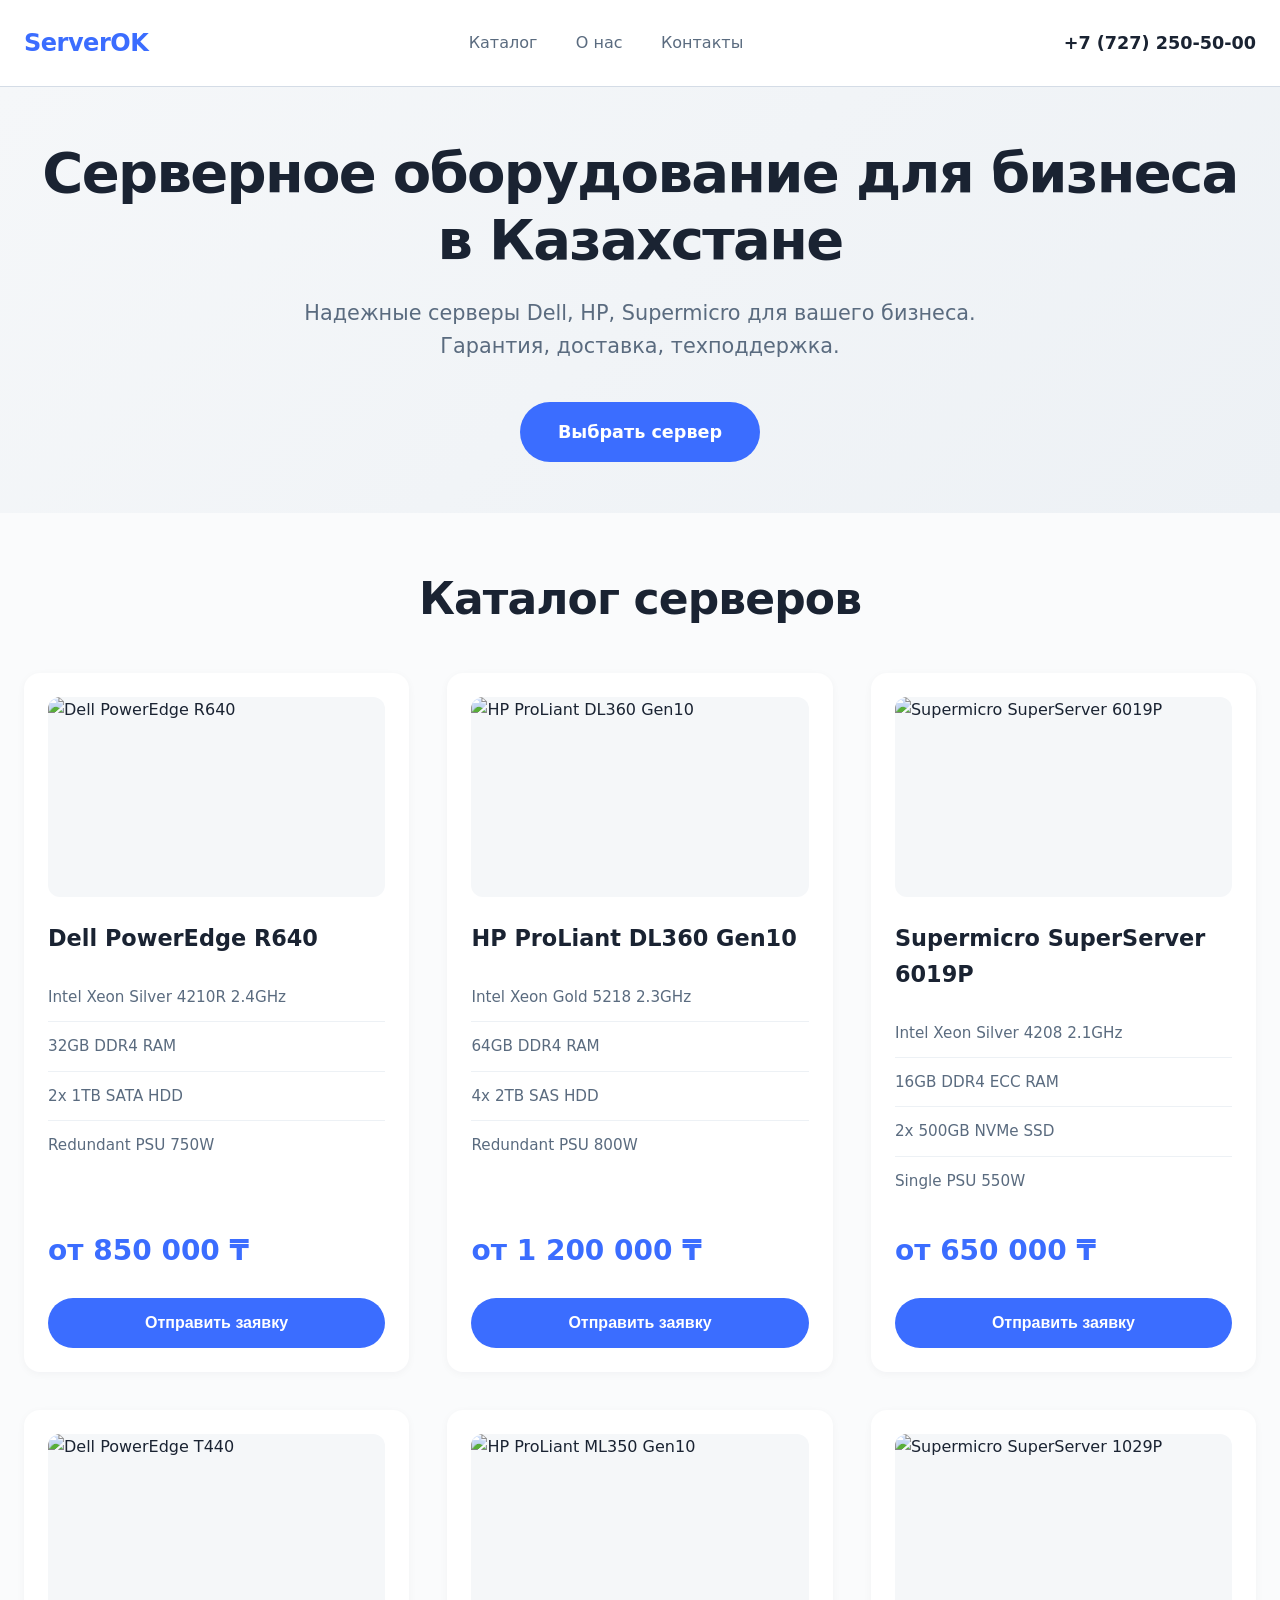
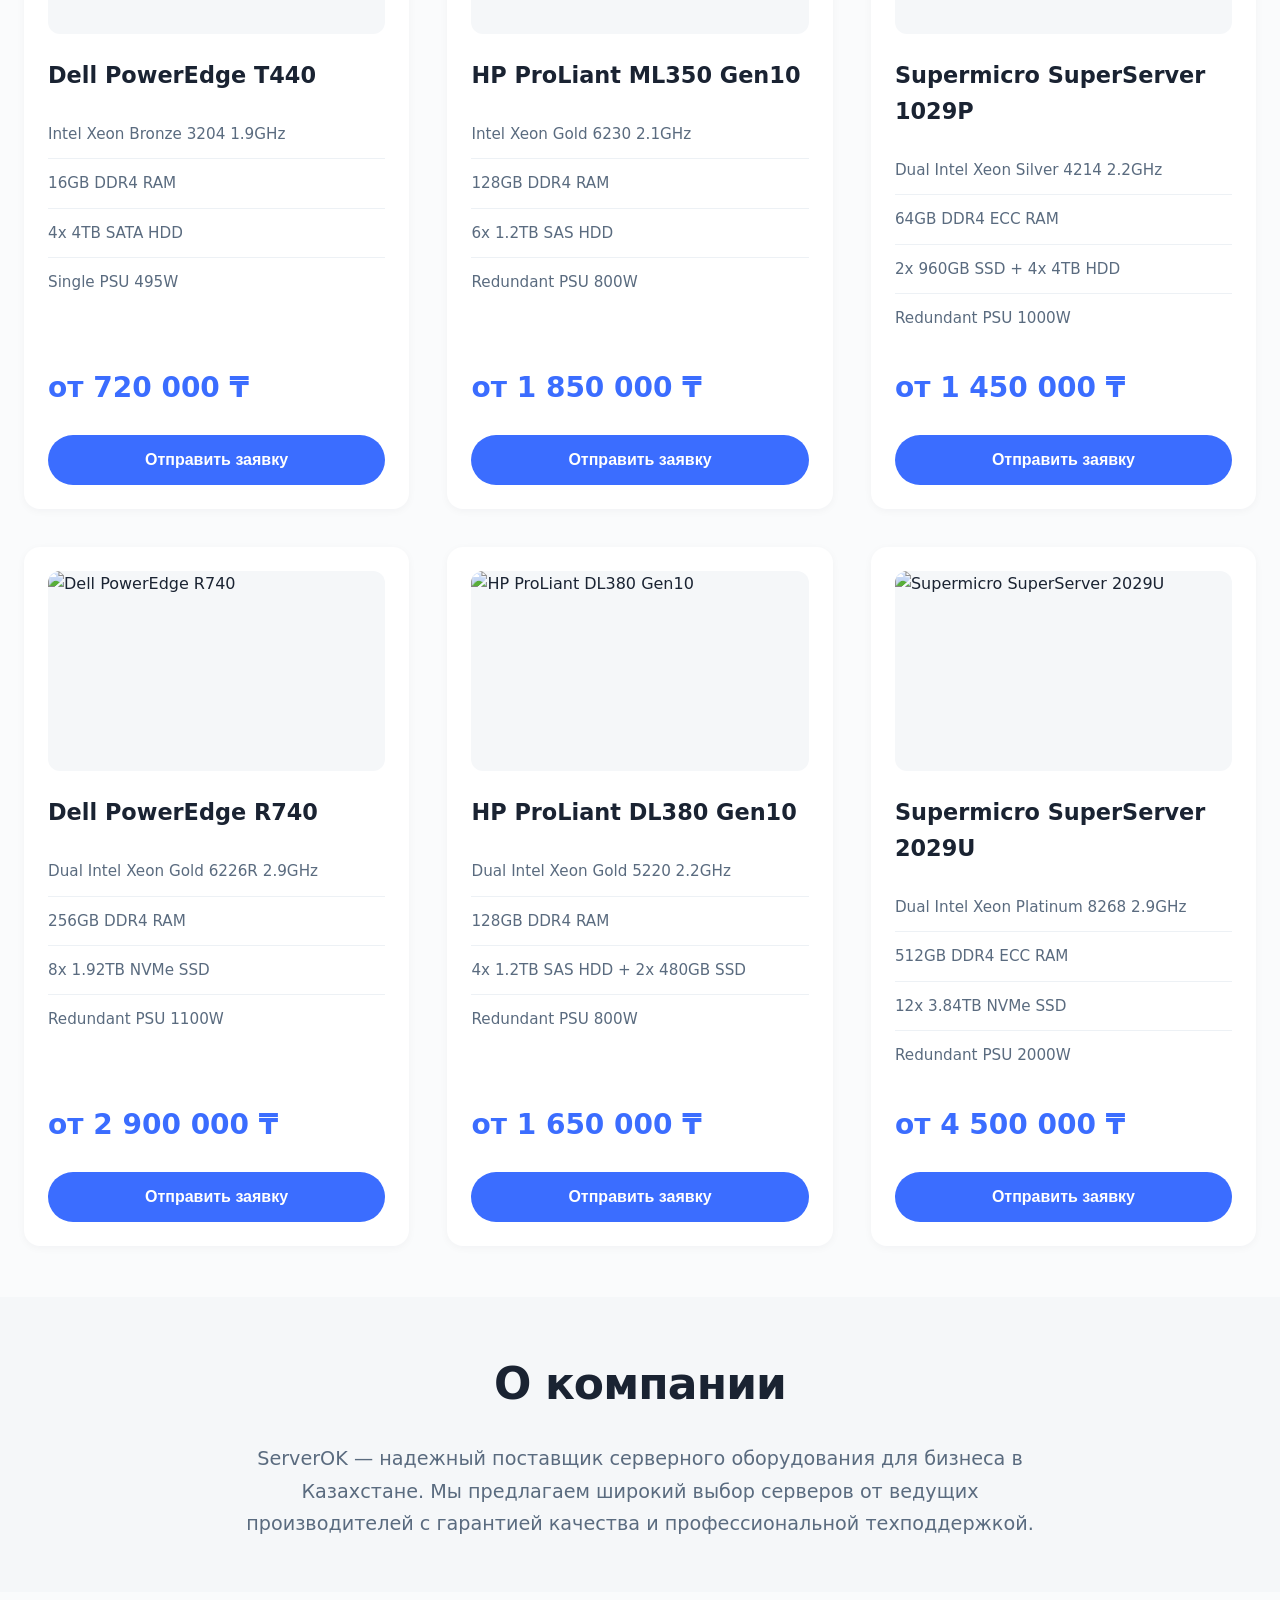
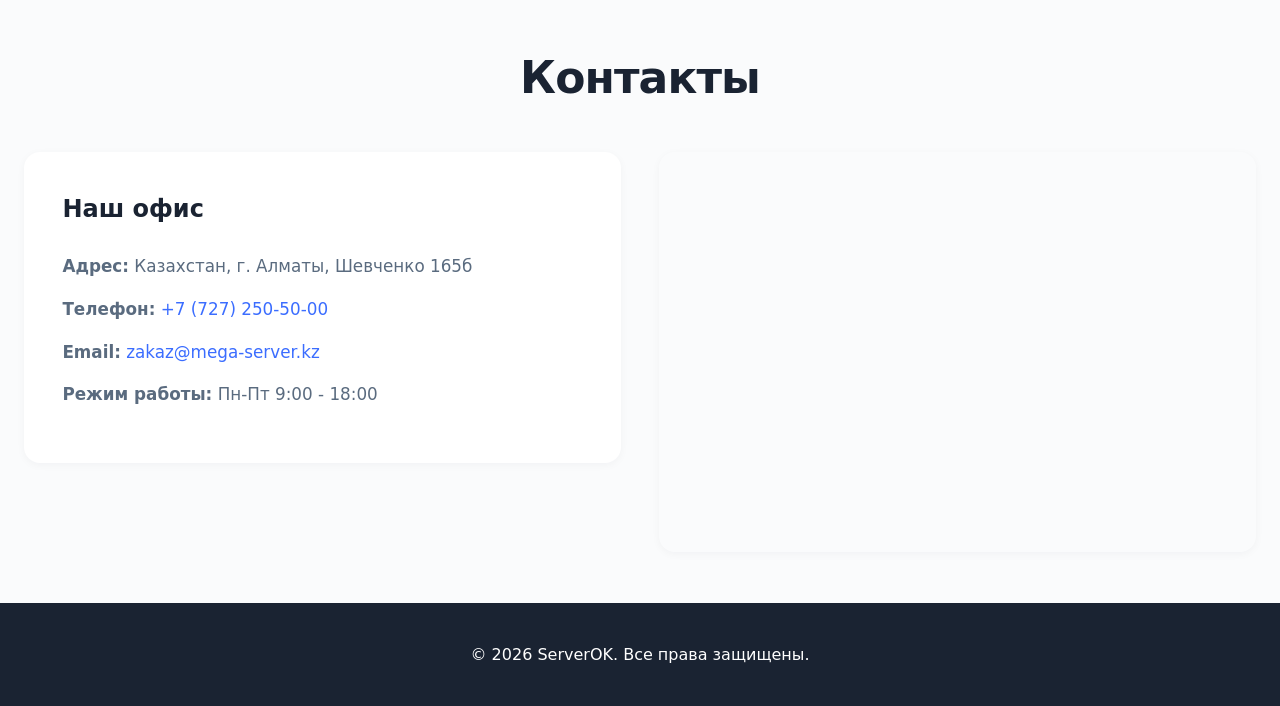
==== index.html @ 883defac "Initial commit: ServerOK website with catalog, contact form, and Yandex Maps integration" ====
<!DOCTYPE html>
<html lang="ru">
<head>
    <meta charset="UTF-8">
    <meta name="viewport" content="width=device-width, initial-scale=1.0">
    <meta name="description" content="Серверное оборудование для бизнеса в Казахстане. Продажа серверов Dell, HP, Supermicro с гарантией и доставкой по Алматы.">
    <title>Серверное оборудование для бизнеса в Казахстане | ServerOK</title>
    <link rel="stylesheet" href="styles.css">
</head>
<body>
    <header class="header">
        <div class="container">
            <div class="header-content">
                <div class="logo">ServerOK</div>
                <nav class="nav">
                    <a href="#catalog">Каталог</a>
                    <a href="#about">О нас</a>
                    <a href="#contacts">Контакты</a>
                </nav>
                <a href="tel:+77272505000" class="phone">+7 (727) 250-50-00</a>
            </div>
        </div>
    </header>

    <section class="hero">
        <div class="container">
            <h1>Серверное оборудование для бизнеса в Казахстане</h1>
            <p class="hero-subtitle">Надежные серверы Dell, HP, Supermicro для вашего бизнеса. Гарантия, доставка, техподдержка.</p>
            <a href="#catalog" class="btn-primary">Выбрать сервер</a>
        </div>
    </section>

    <section id="catalog" class="catalog">
        <div class="container">
            <h2>Каталог серверов</h2>
            <div class="catalog-grid">
                <!-- Server 1 -->
                <div class="server-card">
                    <div class="server-image">
                        <img src="placeholder-server.jpg" alt="Dell PowerEdge R640">
                    </div>
                    <h3>Dell PowerEdge R640</h3>
                    <ul class="specs">
                        <li>Intel Xeon Silver 4210R 2.4GHz</li>
                        <li>32GB DDR4 RAM</li>
                        <li>2x 1TB SATA HDD</li>
                        <li>Redundant PSU 750W</li>
                    </ul>
                    <div class="price">от 850 000 ₸</div>
                    <button class="btn-order" onclick="openOrderForm('Dell PowerEdge R640')">Отправить заявку</button>
                </div>

                <!-- Server 2 -->
                <div class="server-card">
                    <div class="server-image">
                        <img src="placeholder-server.jpg" alt="HP ProLiant DL360 Gen10">
                    </div>
                    <h3>HP ProLiant DL360 Gen10</h3>
                    <ul class="specs">
                        <li>Intel Xeon Gold 5218 2.3GHz</li>
                        <li>64GB DDR4 RAM</li>
                        <li>4x 2TB SAS HDD</li>
                        <li>Redundant PSU 800W</li>
                    </ul>
                    <div class="price">от 1 200 000 ₸</div>
                    <button class="btn-order" onclick="openOrderForm('HP ProLiant DL360 Gen10')">Отправить заявку</button>
                </div>

                <!-- Server 3 -->
                <div class="server-card">
                    <div class="server-image">
                        <img src="placeholder-server.jpg" alt="Supermicro SuperServer 6019P">
                    </div>
                    <h3>Supermicro SuperServer 6019P</h3>
                    <ul class="specs">
                        <li>Intel Xeon Silver 4208 2.1GHz</li>
                        <li>16GB DDR4 ECC RAM</li>
                        <li>2x 500GB NVMe SSD</li>
                        <li>Single PSU 550W</li>
                    </ul>
                    <div class="price">от 650 000 ₸</div>
                    <button class="btn-order" onclick="openOrderForm('Supermicro SuperServer 6019P')">Отправить заявку</button>
                </div>

                <!-- Server 4 -->
                <div class="server-card">
                    <div class="server-image">
                        <img src="placeholder-server.jpg" alt="Dell PowerEdge T440">
                    </div>
                    <h3>Dell PowerEdge T440</h3>
                    <ul class="specs">
                        <li>Intel Xeon Bronze 3204 1.9GHz</li>
                        <li>16GB DDR4 RAM</li>
                        <li>4x 4TB SATA HDD</li>
                        <li>Single PSU 495W</li>
                    </ul>
                    <div class="price">от 720 000 ₸</div>
                    <button class="btn-order" onclick="openOrderForm('Dell PowerEdge T440')">Отправить заявку</button>
                </div>

                <!-- Server 5 -->
                <div class="server-card">
                    <div class="server-image">
                        <img src="placeholder-server.jpg" alt="HP ProLiant ML350 Gen10">
                    </div>
                    <h3>HP ProLiant ML350 Gen10</h3>
                    <ul class="specs">
                        <li>Intel Xeon Gold 6230 2.1GHz</li>
                        <li>128GB DDR4 RAM</li>
                        <li>6x 1.2TB SAS HDD</li>
                        <li>Redundant PSU 800W</li>
                    </ul>
                    <div class="price">от 1 850 000 ₸</div>
                    <button class="btn-order" onclick="openOrderForm('HP ProLiant ML350 Gen10')">Отправить заявку</button>
                </div>

                <!-- Server 6 -->
                <div class="server-card">
                    <div class="server-image">
                        <img src="placeholder-server.jpg" alt="Supermicro SuperServer 1029P">
                    </div>
                    <h3>Supermicro SuperServer 1029P</h3>
                    <ul class="specs">
                        <li>Dual Intel Xeon Silver 4214 2.2GHz</li>
                        <li>64GB DDR4 ECC RAM</li>
                        <li>2x 960GB SSD + 4x 4TB HDD</li>
                        <li>Redundant PSU 1000W</li>
                    </ul>
                    <div class="price">от 1 450 000 ₸</div>
                    <button class="btn-order" onclick="openOrderForm('Supermicro SuperServer 1029P')">Отправить заявку</button>
                </div>

                <!-- Server 7 -->
                <div class="server-card">
                    <div class="server-image">
                        <img src="placeholder-server.jpg" alt="Dell PowerEdge R740">
                    </div>
                    <h3>Dell PowerEdge R740</h3>
                    <ul class="specs">
                        <li>Dual Intel Xeon Gold 6226R 2.9GHz</li>
                        <li>256GB DDR4 RAM</li>
                        <li>8x 1.92TB NVMe SSD</li>
                        <li>Redundant PSU 1100W</li>
                    </ul>
                    <div class="price">от 2 900 000 ₸</div>
                    <button class="btn-order" onclick="openOrderForm('Dell PowerEdge R740')">Отправить заявку</button>
                </div>

                <!-- Server 8 -->
                <div class="server-card">
                    <div class="server-image">
                        <img src="placeholder-server.jpg" alt="HP ProLiant DL380 Gen10">
                    </div>
                    <h3>HP ProLiant DL380 Gen10</h3>
                    <ul class="specs">
                        <li>Dual Intel Xeon Gold 5220 2.2GHz</li>
                        <li>128GB DDR4 RAM</li>
                        <li>4x 1.2TB SAS HDD + 2x 480GB SSD</li>
                        <li>Redundant PSU 800W</li>
                    </ul>
                    <div class="price">от 1 650 000 ₸</div>
                    <button class="btn-order" onclick="openOrderForm('HP ProLiant DL380 Gen10')">Отправить заявку</button>
                </div>

                <!-- Server 9 -->
                <div class="server-card">
                    <div class="server-image">
                        <img src="placeholder-server.jpg" alt="Supermicro SuperServer 2029U">
                    </div>
                    <h3>Supermicro SuperServer 2029U</h3>
                    <ul class="specs">
                        <li>Dual Intel Xeon Platinum 8268 2.9GHz</li>
                        <li>512GB DDR4 ECC RAM</li>
                        <li>12x 3.84TB NVMe SSD</li>
                        <li>Redundant PSU 2000W</li>
                    </ul>
                    <div class="price">от 4 500 000 ₸</div>
                    <button class="btn-order" onclick="openOrderForm('Supermicro SuperServer 2029U')">Отправить заявку</button>
                </div>
            </div>
        </div>
    </section>

    <section id="about" class="about">
        <div class="container">
            <h2>О компании</h2>
            <p>ServerOK — надежный поставщик серверного оборудования для бизнеса в Казахстане. Мы предлагаем широкий выбор серверов от ведущих производителей с гарантией качества и профессиональной техподдержкой.</p>
        </div>
    </section>

    <section id="contacts" class="contacts">
        <div class="container">
            <h2>Контакты</h2>
            <div class="contacts-grid">
                <div class="contact-info">
                    <h3>Наш офис</h3>
                    <p><strong>Адрес:</strong> Казахстан, г. Алматы, Шевченко 165б</p>
                    <p><strong>Телефон:</strong> <a href="tel:+77272505000">+7 (727) 250-50-00</a></p>
                    <p><strong>Email:</strong> <a href="mailto:zakaz@mega-server.kz">zakaz@mega-server.kz</a></p>
                    <p><strong>Режим работы:</strong> Пн-Пт 9:00 - 18:00</p>
                </div>
                <div class="map-container">
                    <div id="map"></div>
                </div>
            </div>
        </div>
    </section>

    <footer class="footer">
        <div class="container">
            <p>&copy; 2026 ServerOK. Все права защищены.</p>
        </div>
    </footer>

    <!-- Order Modal -->
    <div id="orderModal" class="modal">
        <div class="modal-content">
            <span class="close" onclick="closeOrderForm()">&times;</span>
            <h2>Отправить заявку</h2>
            <form id="orderForm">
                <input type="hidden" id="serverModel" name="serverModel">
                <div class="form-group">
                    <label for="name">Ваше имя *</label>
                    <input type="text" id="name" name="name" required>
                </div>
                <div class="form-group">
                    <label for="phone">Телефон *</label>
                    <input type="tel" id="phone" name="phone" required>
                </div>
                <div class="form-group">
                    <label for="email">Email *</label>
                    <input type="email" id="email" name="email" required>
                </div>
                <div class="form-group">
                    <label for="message">Комментарий</label>
                    <textarea id="message" name="message" rows="4"></textarea>
                </div>
                <button type="submit" class="btn-primary">Отправить</button>
            </form>
        </div>
    </div>

    <script src="https://api-maps.yandex.ru/2.1/?apikey=YOUR_API_KEY&lang=ru_RU" type="text/javascript"></script>
    <script src="script.js"></script>
</body>
</html>
---- styles.css ----
:root {
    --surface-0: #FAFBFC;
    --surface-1: #F5F7F9;
    --surface-2: #EDF1F5;
    --surface-3: #E3E9F0;
    --text-primary: #1A2332;
    --text-secondary: #5A6B7F;
    --accent: #3B6DFF;
    --accent-hover: #2856E6;
    --border: #D4DCE6;
    --success: #2ECC71;
    --spacing-xs: clamp(0.5rem, 1vw, 0.75rem);
    --spacing-sm: clamp(0.75rem, 1.5vw, 1rem);
    --spacing-md: clamp(1rem, 2vw, 1.5rem);
    --spacing-lg: clamp(1.5rem, 3vw, 2.5rem);
    --spacing-xl: clamp(2rem, 4vw, 4rem);
    --radius-sm: 12px;
    --radius-md: 16px;
    --radius-lg: 24px;
    --radius-full: 999px;
    --shadow-sm: 0 2px 8px rgba(26, 35, 50, 0.04);
    --shadow-md: 0 4px 16px rgba(26, 35, 50, 0.08);
    --shadow-lg: 0 8px 32px rgba(26, 35, 50, 0.12);
}

* {
    margin: 0;
    padding: 0;
    box-sizing: border-box;
}

body {
    font-family: -apple-system, BlinkMacSystemFont, 'Segoe UI', system-ui, sans-serif;
    background: var(--surface-0);
    color: var(--text-primary);
    line-height: 1.6;
    -webkit-font-smoothing: antialiased;
}

.container {
    max-width: 1280px;
    margin: 0 auto;
    padding: 0 var(--spacing-md);
}

/* Header */
.header {
    background: white;
    border-bottom: 1px solid var(--border);
    position: sticky;
    top: 0;
    z-index: 100;
    backdrop-filter: blur(12px);
    background: rgba(255, 255, 255, 0.95);
}

.header-content {
    display: flex;
    align-items: center;
    justify-content: space-between;
    padding: var(--spacing-md) 0;
    gap: var(--spacing-lg);
}

.logo {
    font-size: clamp(1.25rem, 2vw, 1.5rem);
    font-weight: 700;
    color: var(--accent);
    letter-spacing: -0.02em;
}

.nav {
    display: flex;
    gap: var(--spacing-lg);
}

.nav a {
    color: var(--text-secondary);
    text-decoration: none;
    font-weight: 500;
    transition: color 0.2s;
    font-size: clamp(0.9rem, 1.5vw, 1rem);
}

.nav a:hover {
    color: var(--accent);
}

.phone {
    color: var(--text-primary);
    text-decoration: none;
    font-weight: 600;
    font-size: clamp(1rem, 1.5vw, 1.1rem);
    white-space: nowrap;
}

/* Hero */
.hero {
    background: linear-gradient(135deg, var(--surface-1) 0%, var(--surface-2) 100%);
    padding: var(--spacing-xl) 0;
    text-align: center;
}

.hero h1 {
    font-size: clamp(2rem, 5vw, 3.5rem);
    font-weight: 700;
    margin-bottom: var(--spacing-md);
    line-height: 1.2;
    letter-spacing: -0.03em;
    color: var(--text-primary);
}

.hero-subtitle {
    font-size: clamp(1.1rem, 2vw, 1.3rem);
    color: var(--text-secondary);
    margin-bottom: var(--spacing-lg);
    max-width: 700px;
    margin-left: auto;
    margin-right: auto;
}

.btn-primary {
    display: inline-block;
    background: var(--accent);
    color: white;
    padding: clamp(0.875rem, 1.5vw, 1rem) clamp(2rem, 3vw, 3rem);
    border-radius: var(--radius-full);
    text-decoration: none;
    font-weight: 600;
    font-size: clamp(1rem, 1.5vw, 1.1rem);
    transition: all 0.2s;
    border: none;
    cursor: pointer;
}

.btn-primary:hover {
    background: var(--accent-hover);
    transform: translateY(-2px);
    box-shadow: var(--shadow-md);
}

/* Catalog */
.catalog {
    padding: var(--spacing-xl) 0;
}

.catalog h2 {
    font-size: clamp(2rem, 4vw, 2.75rem);
    font-weight: 700;
    margin-bottom: var(--spacing-lg);
    text-align: center;
    letter-spacing: -0.02em;
}

.catalog-grid {
    display: grid;
    grid-template-columns: repeat(auto-fill, minmax(320px, 1fr));
    gap: var(--spacing-lg);
}

.server-card {
    background: white;
    border-radius: var(--radius-md);
    padding: var(--spacing-md);
    box-shadow: var(--shadow-sm);
    transition: all 0.3s;
    display: flex;
    flex-direction: column;
}

.server-card:hover {
    box-shadow: var(--shadow-lg);
    transform: translateY(-4px);
}

.server-image {
    width: 100%;
    height: 200px;
    background: var(--surface-1);
    border-radius: var(--radius-sm);
    margin-bottom: var(--spacing-md);
    display: flex;
    align-items: center;
    justify-content: center;
    overflow: hidden;
}

.server-image img {
    width: 100%;
    height: 100%;
    object-fit: cover;
}

.server-card h3 {
    font-size: clamp(1.2rem, 2vw, 1.4rem);
    font-weight: 600;
    margin-bottom: var(--spacing-sm);
    color: var(--text-primary);
}

.specs {
    list-style: none;
    margin-bottom: var(--spacing-md);
    flex-grow: 1;
}

.specs li {
    padding: var(--spacing-xs) 0;
    color: var(--text-secondary);
    font-size: clamp(0.9rem, 1.5vw, 0.95rem);
    border-bottom: 1px solid var(--surface-2);
}

.specs li:last-child {
    border-bottom: none;
}

.price {
    font-size: clamp(1.5rem, 2.5vw, 1.75rem);
    font-weight: 700;
    color: var(--accent);
    margin-bottom: var(--spacing-md);
}

.btn-order {
    width: 100%;
    background: var(--accent);
    color: white;
    padding: var(--spacing-sm) var(--spacing-md);
    border-radius: var(--radius-full);
    border: none;
    font-weight: 600;
    font-size: clamp(0.95rem, 1.5vw, 1rem);
    cursor: pointer;
    transition: all 0.2s;
}

.btn-order:hover {
    background: var(--accent-hover);
    transform: translateY(-2px);
}

/* About */
.about {
    background: var(--surface-1);
    padding: var(--spacing-xl) 0;
    text-align: center;
}

.about h2 {
    font-size: clamp(2rem, 4vw, 2.75rem);
    font-weight: 700;
    margin-bottom: var(--spacing-md);
    letter-spacing: -0.02em;
}

.about p {
    max-width: 800px;
    margin: 0 auto;
    font-size: clamp(1.1rem, 2vw, 1.2rem);
    color: var(--text-secondary);
    line-height: 1.7;
}

/* Contacts */
.contacts {
    padding: var(--spacing-xl) 0;
}

.contacts h2 {
    font-size: clamp(2rem, 4vw, 2.75rem);
    font-weight: 700;
    margin-bottom: var(--spacing-lg);
    text-align: center;
    letter-spacing: -0.02em;
}

.contacts-grid {
    display: grid;
    grid-template-columns: repeat(auto-fit, minmax(300px, 1fr));
    gap: var(--spacing-lg);
    align-items: start;
}

.contact-info {
    background: white;
    padding: var(--spacing-lg);
    border-radius: var(--radius-md);
    box-shadow: var(--shadow-sm);
}

.contact-info h3 {
    font-size: clamp(1.3rem, 2vw, 1.5rem);
    margin-bottom: var(--spacing-md);
    color: var(--text-primary);
}

.contact-info p {
    margin-bottom: var(--spacing-sm);
    color: var(--text-secondary);
    font-size: clamp(1rem, 1.5vw, 1.05rem);
}

.contact-info a {
    color: var(--accent);
    text-decoration: none;
}

.contact-info a:hover {
    text-decoration: underline;
}

.map-container {
    height: 400px;
    border-radius: var(--radius-md);
    overflow: hidden;
    box-shadow: var(--shadow-sm);
}

#map {
    width: 100%;
    height: 100%;
}

/* Footer */
.footer {
    background: var(--text-primary);
    color: white;
    padding: var(--spacing-lg) 0;
    text-align: center;
}

.footer p {
    font-size: clamp(0.9rem, 1.5vw, 1rem);
}

/* Modal */
.modal {
    display: none;
    position: fixed;
    z-index: 1000;
    left: 0;
    top: 0;
    width: 100%;
    height: 100%;
    background: rgba(26, 35, 50, 0.8);
    backdrop-filter: blur(4px);
}

.modal-content {
    background: white;
    margin: 5% auto;
    padding: var(--spacing-lg);
    border-radius: var(--radius-lg);
    max-width: 500px;
    position: relative;
    box-shadow: var(--shadow-lg);
}

.close {
    position: absolute;
    right: var(--spacing-md);
    top: var(--spacing-md);
    font-size: 2rem;
    font-weight: 300;
    color: var(--text-secondary);
    cursor: pointer;
    line-height: 1;
}

.close:hover {
    color: var(--text-primary);
}

.modal-content h2 {
    font-size: clamp(1.5rem, 3vw, 2rem);
    margin-bottom: var(--spacing-lg);
    color: var(--text-primary);
}

.form-group {
    margin-bottom: var(--spacing-md);
}

.form-group label {
    display: block;
    margin-bottom: var(--spacing-xs);
    font-weight: 500;
    color: var(--text-primary);
    font-size: clamp(0.95rem, 1.5vw, 1rem);
}

.form-group input,
.form-group textarea {
    width: 100%;
    padding: var(--spacing-sm);
    border: 2px solid var(--border);
    border-radius: var(--radius-sm);
    font-size: clamp(0.95rem, 1.5vw, 1rem);
    font-family: inherit;
    transition: border-color 0.2s;
}

.form-group input:focus,
.form-group textarea:focus {
    outline: none;
    border-color: var(--accent);
}

.form-group textarea {
    resize: vertical;
}

/* Responsive */
@media (max-width: 768px) {
    .header-content {
        flex-direction: column;
        align-items: flex-start;
        gap: var(--spacing-sm);
    }

    .nav {
        width: 100%;
        justify-content: space-around;
    }

    .catalog-grid {
        grid-template-columns: 1fr;
    }

    .contacts-grid {
        grid-template-columns: 1fr;
    }
}
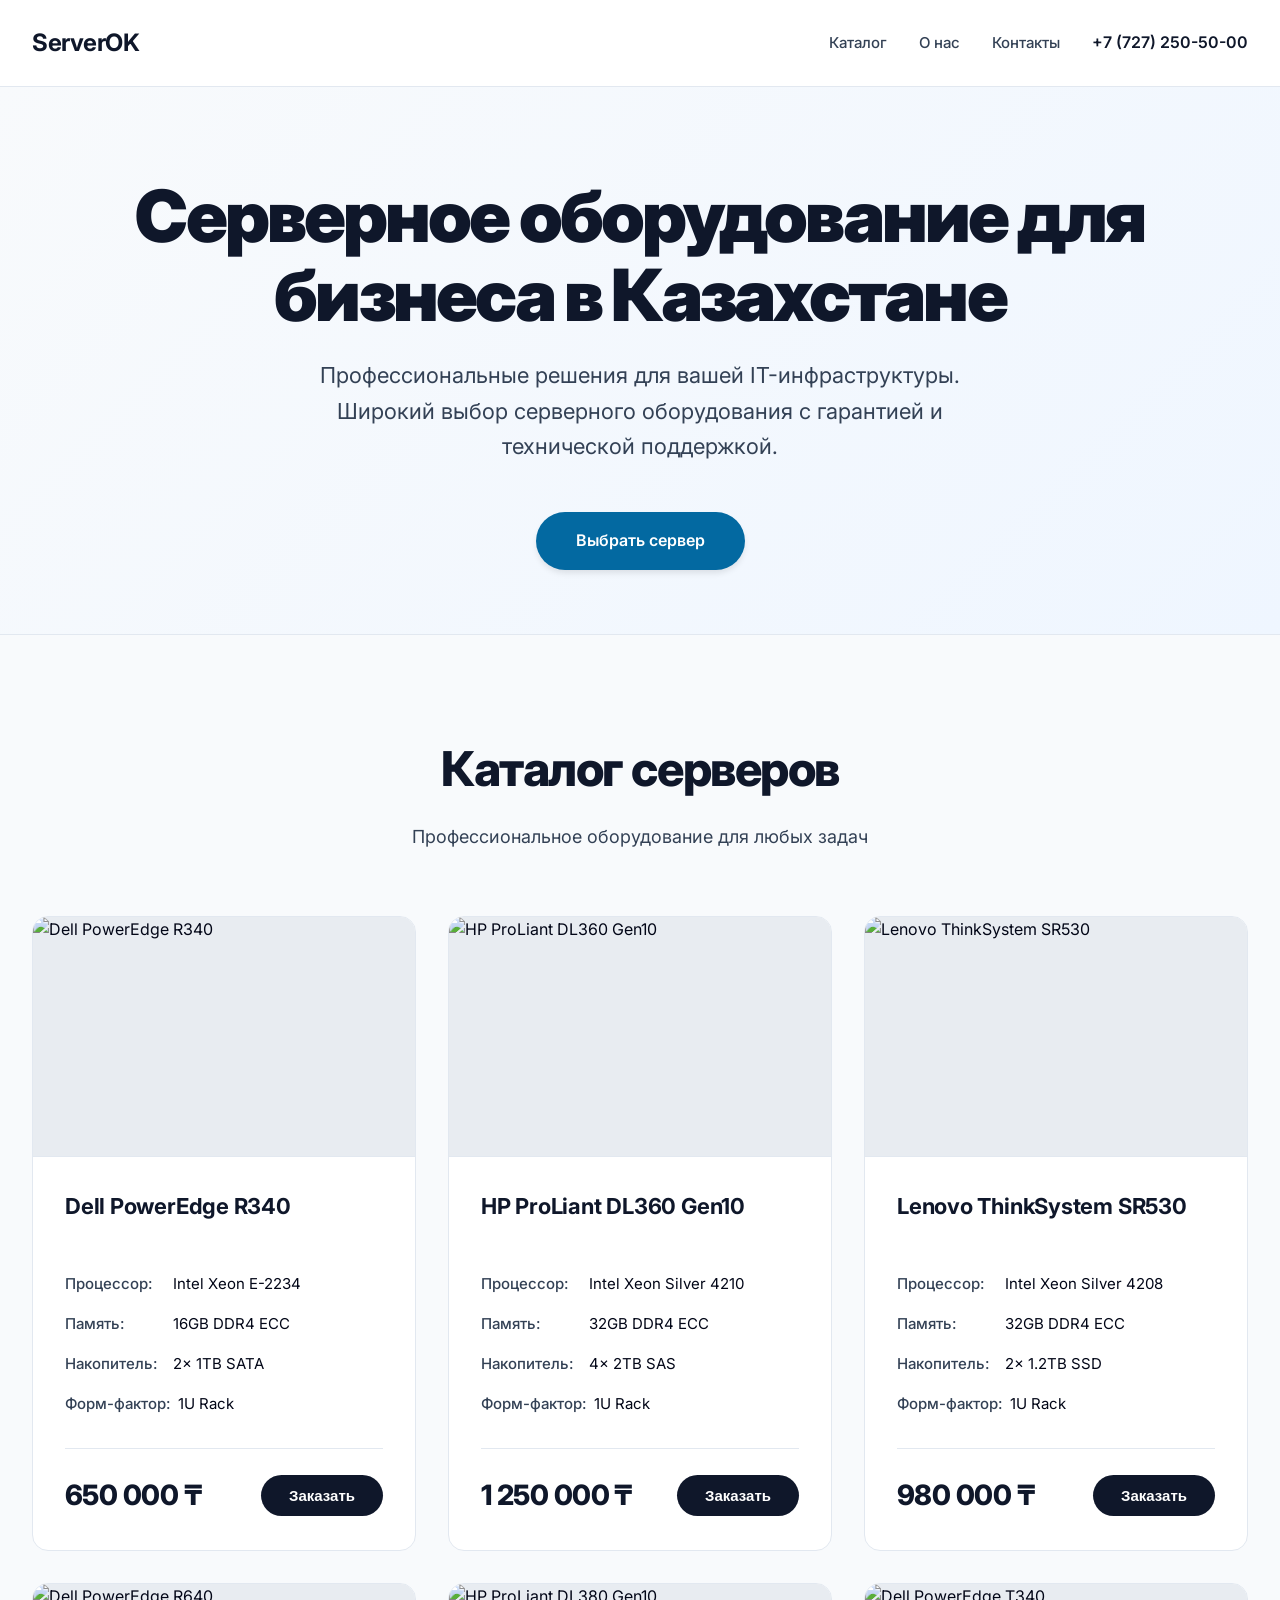
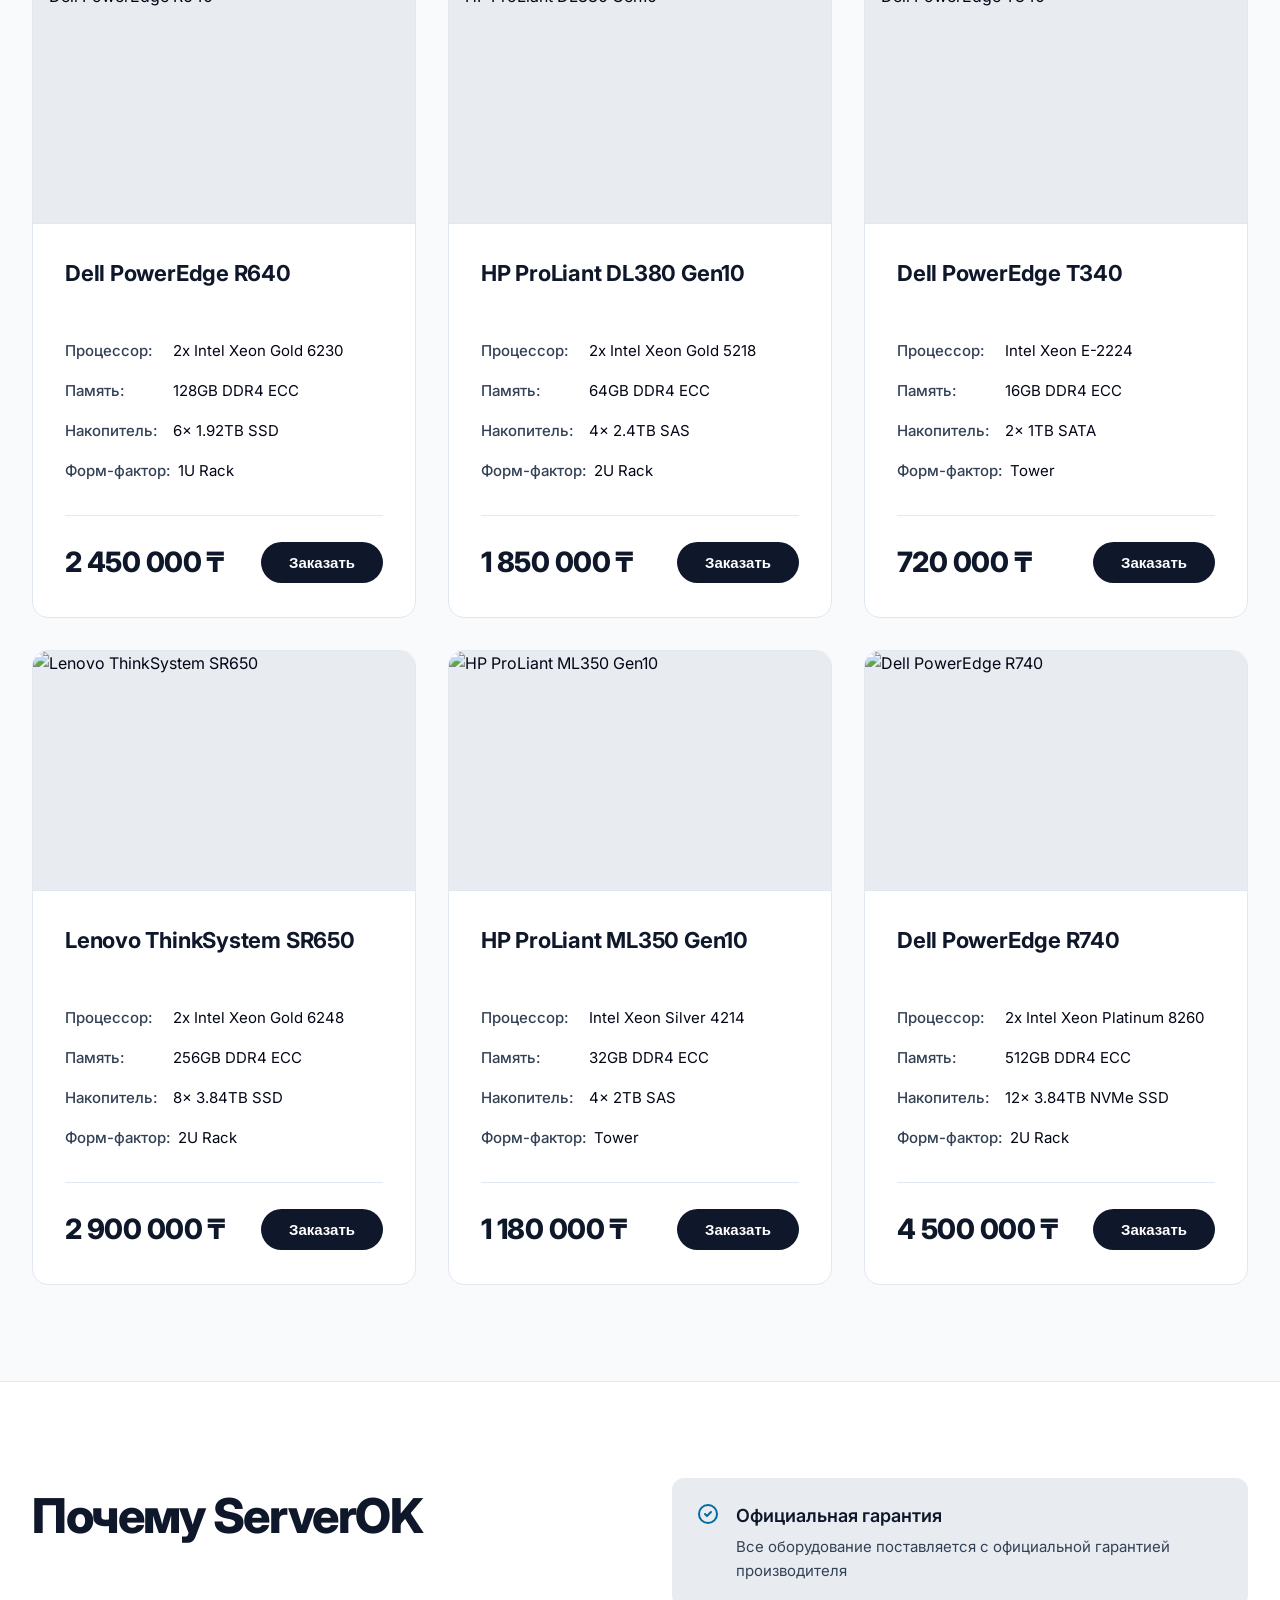
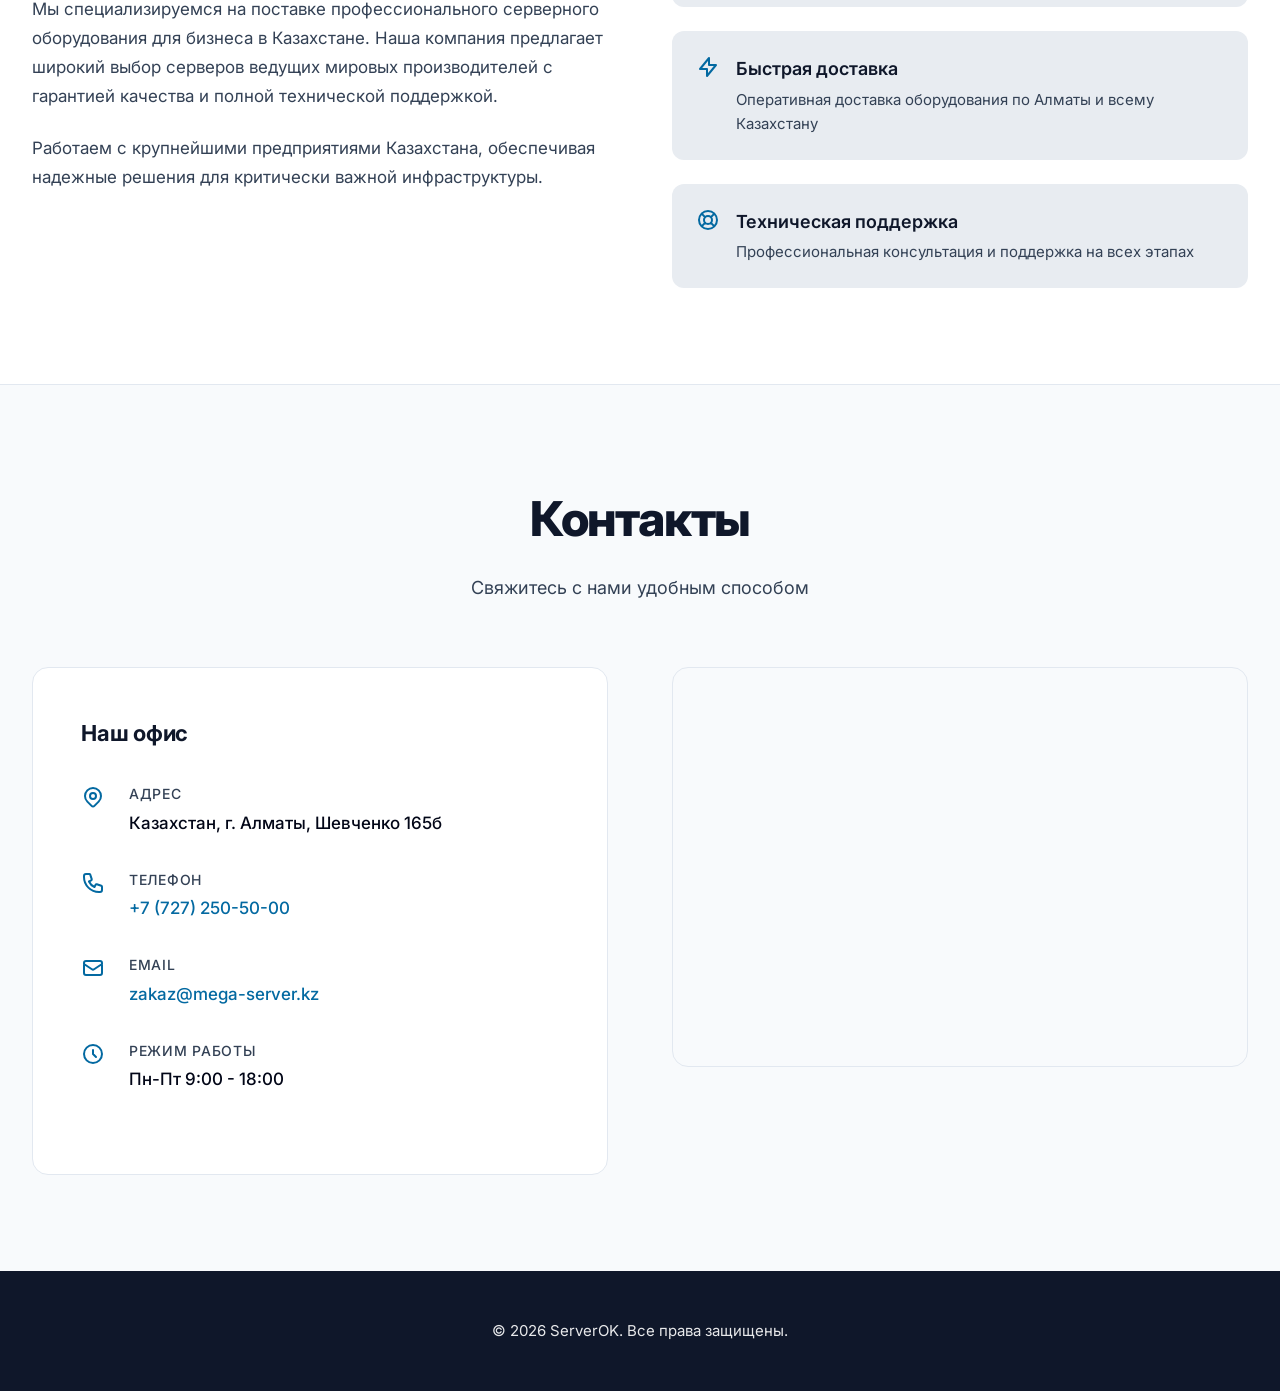
==== commit 3ea4cc79: "Complete redesign: Modern professional UI with improved UX - Applied UI/UX Pro Max design system - C" ====
--- a/index.html
+++ b/index.html
@@ -3,244 +3,460 @@
 <head>
     <meta charset="UTF-8">
     <meta name="viewport" content="width=device-width, initial-scale=1.0">
-    <meta name="description" content="Серверное оборудование для бизнеса в Казахстане. Продажа серверов Dell, HP, Supermicro с гарантией и доставкой по Алматы.">
+    <meta name="description" content="Профессиональное серверное оборудование для бизнеса в Казахстане. Широкий выбор серверов Dell, HP, Lenovo с доставкой по Алматы.">
     <title>Серверное оборудование для бизнеса в Казахстане | ServerOK</title>
     <link rel="stylesheet" href="styles.css">
 </head>
 <body>
-    <header class="header">
-        <div class="container">
-            <div class="header-content">
-                <div class="logo">ServerOK</div>
-                <nav class="nav">
-                    <a href="#catalog">Каталог</a>
-                    <a href="#about">О нас</a>
-                    <a href="#contacts">Контакты</a>
-                </nav>
-                <a href="tel:+77272505000" class="phone">+7 (727) 250-50-00</a>
-            </div>
+    <!-- Header -->
+    <header>
+        <div class="header-container">
+            <a href="/" class="logo">ServerOK</a>
+            <nav>
+                <ul>
+                    <li><a href="#catalog">Каталог</a></li>
+                    <li><a href="#about">О нас</a></li>
+                    <li><a href="#contact">Контакты</a></li>
+                    <li><a href="tel:+77272505000" class="phone">+7 (727) 250-50-00</a></li>
+                </ul>
+            </nav>
         </div>
     </header>
 
+    <!-- Hero -->
     <section class="hero">
-        <div class="container">
+        <div class="hero-content">
             <h1>Серверное оборудование для бизнеса в Казахстане</h1>
-            <p class="hero-subtitle">Надежные серверы Dell, HP, Supermicro для вашего бизнеса. Гарантия, доставка, техподдержка.</p>
-            <a href="#catalog" class="btn-primary">Выбрать сервер</a>
+            <p class="hero-subtitle">Профессиональные решения для вашей IT-инфраструктуры. Широкий выбор серверного оборудования с гарантией и технической поддержкой.</p>
+            <a href="#catalog" class="cta-button">Выбрать сервер</a>
         </div>
     </section>
 
+    <!-- Catalog -->
     <section id="catalog" class="catalog">
-        <div class="container">
+        <div class="section-header">
             <h2>Каталог серверов</h2>
-            <div class="catalog-grid">
-                <!-- Server 1 -->
-                <div class="server-card">
-                    <div class="server-image">
-                        <img src="placeholder-server.jpg" alt="Dell PowerEdge R640">
-                    </div>
+            <p class="section-subtitle">Профессиональное оборудование для любых задач</p>
+        </div>
+
+        <div class="products-grid">
+            <!-- Product 1 -->
+            <div class="product-card">
+                <img src="placeholder-server.jpg" alt="Dell PowerEdge R340" class="product-image">
+                <div class="product-content">
+                    <h3>Dell PowerEdge R340</h3>
+                    <div class="product-specs">
+                        <div class="spec-item">
+                            <span class="spec-label">Процессор:</span>
+                            <span class="spec-value">Intel Xeon E-2234</span>
+                        </div>
+                        <div class="spec-item">
+                            <span class="spec-label">Память:</span>
+                            <span class="spec-value">16GB DDR4 ECC</span>
+                        </div>
+                        <div class="spec-item">
+                            <span class="spec-label">Накопитель:</span>
+                            <span class="spec-value">2x 1TB SATA</span>
+                        </div>
+                        <div class="spec-item">
+                            <span class="spec-label">Форм-фактор:</span>
+                            <span class="spec-value">1U Rack</span>
+                        </div>
+                    </div>
+                    <div class="product-footer">
+                        <span class="price">650 000 ₸</span>
+                        <button class="product-button" onclick="openModal('Dell PowerEdge R340')">Заказать</button>
+                    </div>
+                </div>
+            </div>
+
+            <!-- Product 2 -->
+            <div class="product-card">
+                <img src="placeholder-server.jpg" alt="HP ProLiant DL360 Gen10" class="product-image">
+                <div class="product-content">
+                    <h3>HP ProLiant DL360 Gen10</h3>
+                    <div class="product-specs">
+                        <div class="spec-item">
+                            <span class="spec-label">Процессор:</span>
+                            <span class="spec-value">Intel Xeon Silver 4210</span>
+                        </div>
+                        <div class="spec-item">
+                            <span class="spec-label">Память:</span>
+                            <span class="spec-value">32GB DDR4 ECC</span>
+                        </div>
+                        <div class="spec-item">
+                            <span class="spec-label">Накопитель:</span>
+                            <span class="spec-value">4x 2TB SAS</span>
+                        </div>
+                        <div class="spec-item">
+                            <span class="spec-label">Форм-фактор:</span>
+                            <span class="spec-value">1U Rack</span>
+                        </div>
+                    </div>
+                    <div class="product-footer">
+                        <span class="price">1 250 000 ₸</span>
+                        <button class="product-button" onclick="openModal('HP ProLiant DL360 Gen10')">Заказать</button>
+                    </div>
+                </div>
+            </div>
+
+            <!-- Product 3 -->
+            <div class="product-card">
+                <img src="placeholder-server.jpg" alt="Lenovo ThinkSystem SR530" class="product-image">
+                <div class="product-content">
+                    <h3>Lenovo ThinkSystem SR530</h3>
+                    <div class="product-specs">
+                        <div class="spec-item">
+                            <span class="spec-label">Процессор:</span>
+                            <span class="spec-value">Intel Xeon Silver 4208</span>
+                        </div>
+                        <div class="spec-item">
+                            <span class="spec-label">Память:</span>
+                            <span class="spec-value">32GB DDR4 ECC</span>
+                        </div>
+                        <div class="spec-item">
+                            <span class="spec-label">Накопитель:</span>
+                            <span class="spec-value">2x 1.2TB SSD</span>
+                        </div>
+                        <div class="spec-item">
+                            <span class="spec-label">Форм-фактор:</span>
+                            <span class="spec-value">1U Rack</span>
+                        </div>
+                    </div>
+                    <div class="product-footer">
+                        <span class="price">980 000 ₸</span>
+                        <button class="product-button" onclick="openModal('Lenovo ThinkSystem SR530')">Заказать</button>
+                    </div>
+                </div>
+            </div>
+
+            <!-- Product 4 -->
+            <div class="product-card">
+                <img src="placeholder-server.jpg" alt="Dell PowerEdge R640" class="product-image">
+                <div class="product-content">
                     <h3>Dell PowerEdge R640</h3>
-                    <ul class="specs">
-                        <li>Intel Xeon Silver 4210R 2.4GHz</li>
-                        <li>32GB DDR4 RAM</li>
-                        <li>2x 1TB SATA HDD</li>
-                        <li>Redundant PSU 750W</li>
-                    </ul>
-                    <div class="price">от 850 000 ₸</div>
-                    <button class="btn-order" onclick="openOrderForm('Dell PowerEdge R640')">Отправить заявку</button>
-                </div>
-
-                <!-- Server 2 -->
-                <div class="server-card">
-                    <div class="server-image">
-                        <img src="placeholder-server.jpg" alt="HP ProLiant DL360 Gen10">
-                    </div>
-                    <h3>HP ProLiant DL360 Gen10</h3>
-                    <ul class="specs">
-                        <li>Intel Xeon Gold 5218 2.3GHz</li>
-                        <li>64GB DDR4 RAM</li>
-                        <li>4x 2TB SAS HDD</li>
-                        <li>Redundant PSU 800W</li>
-                    </ul>
-                    <div class="price">от 1 200 000 ₸</div>
-                    <button class="btn-order" onclick="openOrderForm('HP ProLiant DL360 Gen10')">Отправить заявку</button>
-                </div>
-
-                <!-- Server 3 -->
-                <div class="server-card">
-                    <div class="server-image">
-                        <img src="placeholder-server.jpg" alt="Supermicro SuperServer 6019P">
-                    </div>
-                    <h3>Supermicro SuperServer 6019P</h3>
-                    <ul class="specs">
-                        <li>Intel Xeon Silver 4208 2.1GHz</li>
-                        <li>16GB DDR4 ECC RAM</li>
-                        <li>2x 500GB NVMe SSD</li>
-                        <li>Single PSU 550W</li>
-                    </ul>
-                    <div class="price">от 650 000 ₸</div>
-                    <button class="btn-order" onclick="openOrderForm('Supermicro SuperServer 6019P')">Отправить заявку</button>
-                </div>
-
-                <!-- Server 4 -->
-                <div class="server-card">
-                    <div class="server-image">
-                        <img src="placeholder-server.jpg" alt="Dell PowerEdge T440">
-                    </div>
-                    <h3>Dell PowerEdge T440</h3>
-                    <ul class="specs">
-                        <li>Intel Xeon Bronze 3204 1.9GHz</li>
-                        <li>16GB DDR4 RAM</li>
-                        <li>4x 4TB SATA HDD</li>
-                        <li>Single PSU 495W</li>
-                    </ul>
-                    <div class="price">от 720 000 ₸</div>
-                    <button class="btn-order" onclick="openOrderForm('Dell PowerEdge T440')">Отправить заявку</button>
-                </div>
-
-                <!-- Server 5 -->
-                <div class="server-card">
-                    <div class="server-image">
-                        <img src="placeholder-server.jpg" alt="HP ProLiant ML350 Gen10">
-                    </div>
+                    <div class="product-specs">
+                        <div class="spec-item">
+                            <span class="spec-label">Процессор:</span>
+                            <span class="spec-value">2x Intel Xeon Gold 6230</span>
+                        </div>
+                        <div class="spec-item">
+                            <span class="spec-label">Память:</span>
+                            <span class="spec-value">128GB DDR4 ECC</span>
+                        </div>
+                        <div class="spec-item">
+                            <span class="spec-label">Накопитель:</span>
+                            <span class="spec-value">6x 1.92TB SSD</span>
+                        </div>
+                        <div class="spec-item">
+                            <span class="spec-label">Форм-фактор:</span>
+                            <span class="spec-value">1U Rack</span>
+                        </div>
+                    </div>
+                    <div class="product-footer">
+                        <span class="price">2 450 000 ₸</span>
+                        <button class="product-button" onclick="openModal('Dell PowerEdge R640')">Заказать</button>
+                    </div>
+                </div>
+            </div>
+
+            <!-- Product 5 -->
+            <div class="product-card">
+                <img src="placeholder-server.jpg" alt="HP ProLiant DL380 Gen10" class="product-image">
+                <div class="product-content">
+                    <h3>HP ProLiant DL380 Gen10</h3>
+                    <div class="product-specs">
+                        <div class="spec-item">
+                            <span class="spec-label">Процессор:</span>
+                            <span class="spec-value">2x Intel Xeon Gold 5218</span>
+                        </div>
+                        <div class="spec-item">
+                            <span class="spec-label">Память:</span>
+                            <span class="spec-value">64GB DDR4 ECC</span>
+                        </div>
+                        <div class="spec-item">
+                            <span class="spec-label">Накопитель:</span>
+                            <span class="spec-value">4x 2.4TB SAS</span>
+                        </div>
+                        <div class="spec-item">
+                            <span class="spec-label">Форм-фактор:</span>
+                            <span class="spec-value">2U Rack</span>
+                        </div>
+                    </div>
+                    <div class="product-footer">
+                        <span class="price">1 850 000 ₸</span>
+                        <button class="product-button" onclick="openModal('HP ProLiant DL380 Gen10')">Заказать</button>
+                    </div>
+                </div>
+            </div>
+
+            <!-- Product 6 -->
+            <div class="product-card">
+                <img src="placeholder-server.jpg" alt="Dell PowerEdge T340" class="product-image">
+                <div class="product-content">
+                    <h3>Dell PowerEdge T340</h3>
+                    <div class="product-specs">
+                        <div class="spec-item">
+                            <span class="spec-label">Процессор:</span>
+                            <span class="spec-value">Intel Xeon E-2224</span>
+                        </div>
+                        <div class="spec-item">
+                            <span class="spec-label">Память:</span>
+                            <span class="spec-value">16GB DDR4 ECC</span>
+                        </div>
+                        <div class="spec-item">
+                            <span class="spec-label">Накопитель:</span>
+                            <span class="spec-value">2x 1TB SATA</span>
+                        </div>
+                        <div class="spec-item">
+                            <span class="spec-label">Форм-фактор:</span>
+                            <span class="spec-value">Tower</span>
+                        </div>
+                    </div>
+                    <div class="product-footer">
+                        <span class="price">720 000 ₸</span>
+                        <button class="product-button" onclick="openModal('Dell PowerEdge T340')">Заказать</button>
+                    </div>
+                </div>
+            </div>
+
+            <!-- Product 7 -->
+            <div class="product-card">
+                <img src="placeholder-server.jpg" alt="Lenovo ThinkSystem SR650" class="product-image">
+                <div class="product-content">
+                    <h3>Lenovo ThinkSystem SR650</h3>
+                    <div class="product-specs">
+                        <div class="spec-item">
+                            <span class="spec-label">Процессор:</span>
+                            <span class="spec-value">2x Intel Xeon Gold 6248</span>
+                        </div>
+                        <div class="spec-item">
+                            <span class="spec-label">Память:</span>
+                            <span class="spec-value">256GB DDR4 ECC</span>
+                        </div>
+                        <div class="spec-item">
+                            <span class="spec-label">Накопитель:</span>
+                            <span class="spec-value">8x 3.84TB SSD</span>
+                        </div>
+                        <div class="spec-item">
+                            <span class="spec-label">Форм-фактор:</span>
+                            <span class="spec-value">2U Rack</span>
+                        </div>
+                    </div>
+                    <div class="product-footer">
+                        <span class="price">2 900 000 ₸</span>
+                        <button class="product-button" onclick="openModal('Lenovo ThinkSystem SR650')">Заказать</button>
+                    </div>
+                </div>
+            </div>
+
+            <!-- Product 8 -->
+            <div class="product-card">
+                <img src="placeholder-server.jpg" alt="HP ProLiant ML350 Gen10" class="product-image">
+                <div class="product-content">
                     <h3>HP ProLiant ML350 Gen10</h3>
-                    <ul class="specs">
-                        <li>Intel Xeon Gold 6230 2.1GHz</li>
-                        <li>128GB DDR4 RAM</li>
-                        <li>6x 1.2TB SAS HDD</li>
-                        <li>Redundant PSU 800W</li>
-                    </ul>
-                    <div class="price">от 1 850 000 ₸</div>
-                    <button class="btn-order" onclick="openOrderForm('HP ProLiant ML350 Gen10')">Отправить заявку</button>
-                </div>
-
-                <!-- Server 6 -->
-                <div class="server-card">
-                    <div class="server-image">
-                        <img src="placeholder-server.jpg" alt="Supermicro SuperServer 1029P">
-                    </div>
-                    <h3>Supermicro SuperServer 1029P</h3>
-                    <ul class="specs">
-                        <li>Dual Intel Xeon Silver 4214 2.2GHz</li>
-                        <li>64GB DDR4 ECC RAM</li>
-                        <li>2x 960GB SSD + 4x 4TB HDD</li>
-                        <li>Redundant PSU 1000W</li>
-                    </ul>
-                    <div class="price">от 1 450 000 ₸</div>
-                    <button class="btn-order" onclick="openOrderForm('Supermicro SuperServer 1029P')">Отправить заявку</button>
-                </div>
-
-                <!-- Server 7 -->
-                <div class="server-card">
-                    <div class="server-image">
-                        <img src="placeholder-server.jpg" alt="Dell PowerEdge R740">
-                    </div>
+                    <div class="product-specs">
+                        <div class="spec-item">
+                            <span class="spec-label">Процессор:</span>
+                            <span class="spec-value">Intel Xeon Silver 4214</span>
+                        </div>
+                        <div class="spec-item">
+                            <span class="spec-label">Память:</span>
+                            <span class="spec-value">32GB DDR4 ECC</span>
+                        </div>
+                        <div class="spec-item">
+                            <span class="spec-label">Накопитель:</span>
+                            <span class="spec-value">4x 2TB SAS</span>
+                        </div>
+                        <div class="spec-item">
+                            <span class="spec-label">Форм-фактор:</span>
+                            <span class="spec-value">Tower</span>
+                        </div>
+                    </div>
+                    <div class="product-footer">
+                        <span class="price">1 180 000 ₸</span>
+                        <button class="product-button" onclick="openModal('HP ProLiant ML350 Gen10')">Заказать</button>
+                    </div>
+                </div>
+            </div>
+
+            <!-- Product 9 -->
+            <div class="product-card">
+                <img src="placeholder-server.jpg" alt="Dell PowerEdge R740" class="product-image">
+                <div class="product-content">
                     <h3>Dell PowerEdge R740</h3>
-                    <ul class="specs">
-                        <li>Dual Intel Xeon Gold 6226R 2.9GHz</li>
-                        <li>256GB DDR4 RAM</li>
-                        <li>8x 1.92TB NVMe SSD</li>
-                        <li>Redundant PSU 1100W</li>
-                    </ul>
-                    <div class="price">от 2 900 000 ₸</div>
-                    <button class="btn-order" onclick="openOrderForm('Dell PowerEdge R740')">Отправить заявку</button>
-                </div>
-
-                <!-- Server 8 -->
-                <div class="server-card">
-                    <div class="server-image">
-                        <img src="placeholder-server.jpg" alt="HP ProLiant DL380 Gen10">
-                    </div>
-                    <h3>HP ProLiant DL380 Gen10</h3>
-                    <ul class="specs">
-                        <li>Dual Intel Xeon Gold 5220 2.2GHz</li>
-                        <li>128GB DDR4 RAM</li>
-                        <li>4x 1.2TB SAS HDD + 2x 480GB SSD</li>
-                        <li>Redundant PSU 800W</li>
-                    </ul>
-                    <div class="price">от 1 650 000 ₸</div>
-                    <button class="btn-order" onclick="openOrderForm('HP ProLiant DL380 Gen10')">Отправить заявку</button>
-                </div>
-
-                <!-- Server 9 -->
-                <div class="server-card">
-                    <div class="server-image">
-                        <img src="placeholder-server.jpg" alt="Supermicro SuperServer 2029U">
-                    </div>
-                    <h3>Supermicro SuperServer 2029U</h3>
-                    <ul class="specs">
-                        <li>Dual Intel Xeon Platinum 8268 2.9GHz</li>
-                        <li>512GB DDR4 ECC RAM</li>
-                        <li>12x 3.84TB NVMe SSD</li>
-                        <li>Redundant PSU 2000W</li>
-                    </ul>
-                    <div class="price">от 4 500 000 ₸</div>
-                    <button class="btn-order" onclick="openOrderForm('Supermicro SuperServer 2029U')">Отправить заявку</button>
+                    <div class="product-specs">
+                        <div class="spec-item">
+                            <span class="spec-label">Процессор:</span>
+                            <span class="spec-value">2x Intel Xeon Platinum 8260</span>
+                        </div>
+                        <div class="spec-item">
+                            <span class="spec-label">Память:</span>
+                            <span class="spec-value">512GB DDR4 ECC</span>
+                        </div>
+                        <div class="spec-item">
+                            <span class="spec-label">Накопитель:</span>
+                            <span class="spec-value">12x 3.84TB NVMe SSD</span>
+                        </div>
+                        <div class="spec-item">
+                            <span class="spec-label">Форм-фактор:</span>
+                            <span class="spec-value">2U Rack</span>
+                        </div>
+                    </div>
+                    <div class="product-footer">
+                        <span class="price">4 500 000 ₸</span>
+                        <button class="product-button" onclick="openModal('Dell PowerEdge R740')">Заказать</button>
+                    </div>
                 </div>
             </div>
         </div>
     </section>
 
+    <!-- About -->
     <section id="about" class="about">
-        <div class="container">
-            <h2>О компании</h2>
-            <p>ServerOK — надежный поставщик серверного оборудования для бизнеса в Казахстане. Мы предлагаем широкий выбор серверов от ведущих производителей с гарантией качества и профессиональной техподдержкой.</p>
+        <div class="about-content">
+            <div class="about-text">
+                <h2>Почему ServerOK</h2>
+                <p>Мы специализируемся на поставке профессионального серверного оборудования для бизнеса в Казахстане. Наша компания предлагает широкий выбор серверов ведущих мировых производителей с гарантией качества и полной технической поддержкой.</p>
+                <p>Работаем с крупнейшими предприятиями Казахстана, обеспечивая надежные решения для критически важной инфраструктуры.</p>
+            </div>
+            <div class="features-list">
+                <div class="feature-item">
+                    <svg class="feature-icon" fill="none" stroke="currentColor" viewBox="0 0 24 24">
+                        <path stroke-linecap="round" stroke-linejoin="round" stroke-width="2" d="M9 12l2 2 4-4m6 2a9 9 0 11-18 0 9 9 0 0118 0z"/>
+                    </svg>
+                    <div class="feature-content">
+                        <h4>Официальная гарантия</h4>
+                        <p>Все оборудование поставляется с официальной гарантией производителя</p>
+                    </div>
+                </div>
+                <div class="feature-item">
+                    <svg class="feature-icon" fill="none" stroke="currentColor" viewBox="0 0 24 24">
+                        <path stroke-linecap="round" stroke-linejoin="round" stroke-width="2" d="M13 10V3L4 14h7v7l9-11h-7z"/>
+                    </svg>
+                    <div class="feature-content">
+                        <h4>Быстрая доставка</h4>
+                        <p>Оперативная доставка оборудования по Алматы и всему Казахстану</p>
+                    </div>
+                </div>
+                <div class="feature-item">
+                    <svg class="feature-icon" fill="none" stroke="currentColor" viewBox="0 0 24 24">
+                        <path stroke-linecap="round" stroke-linejoin="round" stroke-width="2" d="M18.364 5.636l-3.536 3.536m0 5.656l3.536 3.536M9.172 9.172L5.636 5.636m3.536 9.192l-3.536 3.536M21 12a9 9 0 11-18 0 9 9 0 0118 0zm-5 0a4 4 0 11-8 0 4 4 0 018 0z"/>
+                    </svg>
+                    <div class="feature-content">
+                        <h4>Техническая поддержка</h4>
+                        <p>Профессиональная консультация и поддержка на всех этапах</p>
+                    </div>
+                </div>
+            </div>
         </div>
     </section>
 
-    <section id="contacts" class="contacts">
-        <div class="container">
+    <!-- Contact -->
+    <section id="contact" class="contact">
+        <div class="section-header">
             <h2>Контакты</h2>
-            <div class="contacts-grid">
-                <div class="contact-info">
-                    <h3>Наш офис</h3>
-                    <p><strong>Адрес:</strong> Казахстан, г. Алматы, Шевченко 165б</p>
-                    <p><strong>Телефон:</strong> <a href="tel:+77272505000">+7 (727) 250-50-00</a></p>
-                    <p><strong>Email:</strong> <a href="mailto:zakaz@mega-server.kz">zakaz@mega-server.kz</a></p>
-                    <p><strong>Режим работы:</strong> Пн-Пт 9:00 - 18:00</p>
-                </div>
-                <div class="map-container">
-                    <div id="map"></div>
-                </div>
+            <p class="section-subtitle">Свяжитесь с нами удобным способом</p>
+        </div>
+
+        <div class="contact-wrapper">
+            <div class="contact-info">
+                <h3>Наш офис</h3>
+
+                <div class="info-item">
+                    <svg class="info-icon" fill="none" stroke="currentColor" viewBox="0 0 24 24">
+                        <path stroke-linecap="round" stroke-linejoin="round" stroke-width="2" d="M17.657 16.657L13.414 20.9a1.998 1.998 0 01-2.827 0l-4.244-4.243a8 8 0 1111.314 0z"/>
+                        <path stroke-linecap="round" stroke-linejoin="round" stroke-width="2" d="M15 11a3 3 0 11-6 0 3 3 0 016 0z"/>
+                    </svg>
+                    <div class="info-content">
+                        <div class="info-label">Адрес</div>
+                        <div class="info-value">Казахстан, г. Алматы, Шевченко 165б</div>
+                    </div>
+                </div>
+
+                <div class="info-item">
+                    <svg class="info-icon" fill="none" stroke="currentColor" viewBox="0 0 24 24">
+                        <path stroke-linecap="round" stroke-linejoin="round" stroke-width="2" d="M3 5a2 2 0 012-2h3.28a1 1 0 01.948.684l1.498 4.493a1 1 0 01-.502 1.21l-2.257 1.13a11.042 11.042 0 005.516 5.516l1.13-2.257a1 1 0 011.21-.502l4.493 1.498a1 1 0 01.684.949V19a2 2 0 01-2 2h-1C9.716 21 3 14.284 3 6V5z"/>
+                    </svg>
+                    <div class="info-content">
+                        <div class="info-label">Телефон</div>
+                        <div class="info-value"><a href="tel:+77272505000">+7 (727) 250-50-00</a></div>
+                    </div>
+                </div>
+
+                <div class="info-item">
+                    <svg class="info-icon" fill="none" stroke="currentColor" viewBox="0 0 24 24">
+                        <path stroke-linecap="round" stroke-linejoin="round" stroke-width="2" d="M3 8l7.89 5.26a2 2 0 002.22 0L21 8M5 19h14a2 2 0 002-2V7a2 2 0 00-2-2H5a2 2 0 00-2 2v10a2 2 0 002 2z"/>
+                    </svg>
+                    <div class="info-content">
+                        <div class="info-label">Email</div>
+                        <div class="info-value"><a href="mailto:zakaz@mega-server.kz">zakaz@mega-server.kz</a></div>
+                    </div>
+                </div>
+
+                <div class="info-item">
+                    <svg class="info-icon" fill="none" stroke="currentColor" viewBox="0 0 24 24">
+                        <path stroke-linecap="round" stroke-linejoin="round" stroke-width="2" d="M12 8v4l3 3m6-3a9 9 0 11-18 0 9 9 0 0118 0z"/>
+                    </svg>
+                    <div class="info-content">
+                        <div class="info-label">Режим работы</div>
+                        <div class="info-value">Пн-Пт 9:00 - 18:00</div>
+                    </div>
+                </div>
+            </div>
+
+            <div class="map-container">
+                <iframe src="https://yandex.ru/map-widget/v1/?ll=76.945465%2C43.238949&mode=search&oid=218352831787&ol=biz&z=17" allowfullscreen></iframe>
             </div>
         </div>
     </section>
 
-    <footer class="footer">
-        <div class="container">
-            <p>&copy; 2026 ServerOK. Все права защищены.</p>
-        </div>
+    <!-- Footer -->
+    <footer>
+        <p>© 2026 ServerOK. Все права защищены.</p>
     </footer>
 
-    <!-- Order Modal -->
+    <!-- Modal -->
     <div id="orderModal" class="modal">
         <div class="modal-content">
-            <span class="close" onclick="closeOrderForm()">&times;</span>
-            <h2>Отправить заявку</h2>
-            <form id="orderForm">
-                <input type="hidden" id="serverModel" name="serverModel">
-                <div class="form-group">
-                    <label for="name">Ваше имя *</label>
-                    <input type="text" id="name" name="name" required>
-                </div>
-                <div class="form-group">
-                    <label for="phone">Телефон *</label>
-                    <input type="tel" id="phone" name="phone" required>
-                </div>
-                <div class="form-group">
-                    <label for="email">Email *</label>
-                    <input type="email" id="email" name="email" required>
-                </div>
-                <div class="form-group">
-                    <label for="message">Комментарий</label>
-                    <textarea id="message" name="message" rows="4"></textarea>
-                </div>
-                <button type="submit" class="btn-primary">Отправить</button>
-            </form>
+            <div class="modal-header">
+                <h3>Отправить заявку</h3>
+                <button class="close-modal" onclick="closeModal()">
+                    <svg width="20" height="20" fill="none" stroke="currentColor" viewBox="0 0 24 24">
+                        <path stroke-linecap="round" stroke-linejoin="round" stroke-width="2" d="M6 18L18 6M6 6l12 12"/>
+                    </svg>
+                </button>
+            </div>
+            <div class="modal-body">
+                <form id="orderForm" onsubmit="submitOrder(event)">
+                    <input type="hidden" id="productName" name="product">
+
+                    <div class="form-group">
+                        <label for="name">Ваше имя *</label>
+                        <input type="text" id="name" name="name" required>
+                    </div>
+
+                    <div class="form-group">
+                        <label for="phone">Телефон *</label>
+                        <input type="tel" id="phone" name="phone" required>
+                    </div>
+
+                    <div class="form-group">
+                        <label for="email">Email *</label>
+                        <input type="email" id="email" name="email" required>
+                    </div>
+
+                    <div class="form-group">
+                        <label for="message">Комментарий</label>
+                        <textarea id="message" name="message" placeholder="Дополнительная информация о заказе"></textarea>
+                    </div>
+
+                    <button type="submit" class="submit-button">Отправить заявку</button>
+                </form>
+            </div>
         </div>
     </div>
 
-    <script src="https://api-maps.yandex.ru/2.1/?apikey=YOUR_API_KEY&lang=ru_RU" type="text/javascript"></script>
     <script src="script.js"></script>
 </body>
 </html>
--- a/styles.css
+++ b/styles.css
@@ -1,26 +1,34 @@
+@import url('https://fonts.googleapis.com/css2?family=Inter:wght@300;400;500;600;700;900&display=swap');
+
 :root {
-    --surface-0: #FAFBFC;
-    --surface-1: #F5F7F9;
-    --surface-2: #EDF1F5;
-    --surface-3: #E3E9F0;
-    --text-primary: #1A2332;
-    --text-secondary: #5A6B7F;
-    --accent: #3B6DFF;
-    --accent-hover: #2856E6;
-    --border: #D4DCE6;
-    --success: #2ECC71;
-    --spacing-xs: clamp(0.5rem, 1vw, 0.75rem);
-    --spacing-sm: clamp(0.75rem, 1.5vw, 1rem);
-    --spacing-md: clamp(1rem, 2vw, 1.5rem);
-    --spacing-lg: clamp(1.5rem, 3vw, 2.5rem);
-    --spacing-xl: clamp(2rem, 4vw, 4rem);
-    --radius-sm: 12px;
-    --radius-md: 16px;
-    --radius-lg: 24px;
-    --radius-full: 999px;
-    --shadow-sm: 0 2px 8px rgba(26, 35, 50, 0.04);
-    --shadow-md: 0 4px 16px rgba(26, 35, 50, 0.08);
-    --shadow-lg: 0 8px 32px rgba(26, 35, 50, 0.12);
+    --color-primary: #0F172A;
+    --color-on-primary: #FFFFFF;
+    --color-secondary: #334155;
+    --color-accent: #0369A1;
+    --color-background: #F8FAFC;
+    --color-foreground: #020617;
+    --color-muted: #E8ECF1;
+    --color-border: #E2E8F0;
+    --color-destructive: #DC2626;
+    --color-ring: #0F172A;
+
+    --space-xs: 8px;
+    --space-sm: 16px;
+    --space-md: 24px;
+    --space-lg: 32px;
+    --space-xl: 48px;
+    --space-2xl: 64px;
+    --space-3xl: 96px;
+
+    --radius-sm: 8px;
+    --radius-md: 12px;
+    --radius-lg: 16px;
+    --radius-full: 9999px;
+
+    --shadow-sm: 0 1px 2px 0 rgb(0 0 0 / 0.05);
+    --shadow-md: 0 4px 6px -1px rgb(0 0 0 / 0.1);
+    --shadow-lg: 0 10px 15px -3px rgb(0 0 0 / 0.1);
+    --shadow-xl: 0 20px 25px -5px rgb(0 0 0 / 0.1);
 }
 
 * {
@@ -30,405 +38,577 @@
 }
 
 body {
-    font-family: -apple-system, BlinkMacSystemFont, 'Segoe UI', system-ui, sans-serif;
-    background: var(--surface-0);
-    color: var(--text-primary);
+    font-family: 'Inter', -apple-system, BlinkMacSystemFont, system-ui, sans-serif;
+    background: var(--color-background);
+    color: var(--color-foreground);
     line-height: 1.6;
     -webkit-font-smoothing: antialiased;
-}
-
-.container {
-    max-width: 1280px;
+    -moz-osx-font-smoothing: grayscale;
+}
+
+/* Header */
+header {
+    position: fixed;
+    top: 0;
+    left: 0;
+    right: 0;
+    background: rgba(255, 255, 255, 0.95);
+    backdrop-filter: blur(12px);
+    border-bottom: 1px solid var(--color-border);
+    z-index: 1000;
+    transition: all 0.3s ease;
+}
+
+.header-container {
+    max-width: 1440px;
     margin: 0 auto;
-    padding: 0 var(--spacing-md);
-}
-
-/* Header */
-.header {
-    background: white;
-    border-bottom: 1px solid var(--border);
-    position: sticky;
-    top: 0;
-    z-index: 100;
-    backdrop-filter: blur(12px);
-    background: rgba(255, 255, 255, 0.95);
-}
-
-.header-content {
-    display: flex;
+    padding: var(--space-md) var(--space-lg);
+    display: flex;
+    justify-content: space-between;
     align-items: center;
-    justify-content: space-between;
-    padding: var(--spacing-md) 0;
-    gap: var(--spacing-lg);
 }
 
 .logo {
     font-size: clamp(1.25rem, 2vw, 1.5rem);
     font-weight: 700;
-    color: var(--accent);
+    color: var(--color-primary);
+    text-decoration: none;
     letter-spacing: -0.02em;
 }
 
-.nav {
-    display: flex;
-    gap: var(--spacing-lg);
-}
-
-.nav a {
-    color: var(--text-secondary);
+nav ul {
+    display: flex;
+    list-style: none;
+    gap: var(--space-lg);
+    align-items: center;
+}
+
+nav a {
+    color: var(--color-secondary);
     text-decoration: none;
     font-weight: 500;
-    transition: color 0.2s;
-    font-size: clamp(0.9rem, 1.5vw, 1rem);
-}
-
-.nav a:hover {
-    color: var(--accent);
+    font-size: 0.9375rem;
+    transition: color 0.2s ease;
+    cursor: pointer;
+}
+
+nav a:hover {
+    color: var(--color-accent);
 }
 
 .phone {
-    color: var(--text-primary);
-    text-decoration: none;
+    color: var(--color-primary);
     font-weight: 600;
-    font-size: clamp(1rem, 1.5vw, 1.1rem);
+    font-size: 1rem;
     white-space: nowrap;
 }
 
 /* Hero */
 .hero {
-    background: linear-gradient(135deg, var(--surface-1) 0%, var(--surface-2) 100%);
-    padding: var(--spacing-xl) 0;
+    margin-top: 80px;
+    padding: var(--space-3xl) var(--space-lg) var(--space-2xl);
+    background: linear-gradient(135deg, #F8FAFC 0%, #EFF6FF 100%);
+    border-bottom: 1px solid var(--color-border);
+}
+
+.hero-content {
+    max-width: 1440px;
+    margin: 0 auto;
     text-align: center;
 }
 
-.hero h1 {
-    font-size: clamp(2rem, 5vw, 3.5rem);
-    font-weight: 700;
-    margin-bottom: var(--spacing-md);
-    line-height: 1.2;
-    letter-spacing: -0.03em;
-    color: var(--text-primary);
+h1 {
+    font-size: clamp(2.5rem, 6vw, 4.5rem);
+    font-weight: 900;
+    letter-spacing: -0.04em;
+    color: var(--color-primary);
+    line-height: 1.1;
+    margin-bottom: var(--space-md);
 }
 
 .hero-subtitle {
-    font-size: clamp(1.1rem, 2vw, 1.3rem);
-    color: var(--text-secondary);
-    margin-bottom: var(--spacing-lg);
+    font-size: clamp(1.125rem, 2vw, 1.375rem);
+    color: var(--color-secondary);
+    margin-bottom: var(--space-xl);
+    font-weight: 400;
     max-width: 700px;
     margin-left: auto;
     margin-right: auto;
 }
 
-.btn-primary {
+.cta-button {
     display: inline-block;
-    background: var(--accent);
+    padding: 16px 40px;
+    background: var(--color-accent);
     color: white;
-    padding: clamp(0.875rem, 1.5vw, 1rem) clamp(2rem, 3vw, 3rem);
-    border-radius: var(--radius-full);
     text-decoration: none;
     font-weight: 600;
-    font-size: clamp(1rem, 1.5vw, 1.1rem);
-    transition: all 0.2s;
+    border-radius: var(--radius-full);
+    transition: all 0.2s ease;
+    font-size: 1rem;
+    cursor: pointer;
     border: none;
-    cursor: pointer;
-}
-
-.btn-primary:hover {
-    background: var(--accent-hover);
+    box-shadow: var(--shadow-md);
+}
+
+.cta-button:hover {
+    background: #025A8C;
     transform: translateY(-2px);
-    box-shadow: var(--shadow-md);
+    box-shadow: var(--shadow-lg);
 }
 
 /* Catalog */
 .catalog {
-    padding: var(--spacing-xl) 0;
-}
-
-.catalog h2 {
-    font-size: clamp(2rem, 4vw, 2.75rem);
+    padding: var(--space-3xl) var(--space-lg);
+    max-width: 1440px;
+    margin: 0 auto;
+}
+
+.section-header {
+    text-align: center;
+    margin-bottom: var(--space-2xl);
+}
+
+h2 {
+    font-size: clamp(2rem, 4vw, 3rem);
+    font-weight: 800;
+    letter-spacing: -0.03em;
+    color: var(--color-primary);
+    margin-bottom: var(--space-sm);
+}
+
+.section-subtitle {
+    font-size: 1.125rem;
+    color: var(--color-secondary);
+    font-weight: 400;
+}
+
+.products-grid {
+    display: grid;
+    grid-template-columns: repeat(auto-fit, minmax(340px, 1fr));
+    gap: var(--space-lg);
+}
+
+.product-card {
+    background: white;
+    border: 1px solid var(--color-border);
+    border-radius: var(--radius-lg);
+    overflow: hidden;
+    transition: all 0.3s ease;
+    display: flex;
+    flex-direction: column;
+}
+
+.product-card:hover {
+    transform: translateY(-4px);
+    box-shadow: var(--shadow-xl);
+    border-color: var(--color-accent);
+}
+
+.product-image {
+    width: 100%;
+    height: 240px;
+    object-fit: cover;
+    background: var(--color-muted);
+    border-bottom: 1px solid var(--color-border);
+}
+
+.product-content {
+    padding: var(--space-lg);
+    flex-grow: 1;
+    display: flex;
+    flex-direction: column;
+}
+
+h3 {
+    font-size: 1.375rem;
     font-weight: 700;
-    margin-bottom: var(--spacing-lg);
-    text-align: center;
+    color: var(--color-primary);
+    margin-bottom: var(--space-sm);
+    letter-spacing: -0.01em;
+}
+
+.product-specs {
+    margin: var(--space-md) 0;
+    flex-grow: 1;
+}
+
+.spec-item {
+    display: flex;
+    padding: var(--space-xs) 0;
+    font-size: 0.9375rem;
+    gap: var(--space-xs);
+}
+
+.spec-label {
+    color: var(--color-secondary);
+    font-weight: 500;
+    min-width: 100px;
+}
+
+.spec-value {
+    color: var(--color-foreground);
+    font-weight: 400;
+}
+
+.product-footer {
+    display: flex;
+    justify-content: space-between;
+    align-items: center;
+    padding-top: var(--space-md);
+    border-top: 1px solid var(--color-border);
+    margin-top: auto;
+}
+
+.price {
+    font-size: 1.75rem;
+    font-weight: 800;
+    color: var(--color-primary);
     letter-spacing: -0.02em;
 }
 
-.catalog-grid {
+.product-button {
+    padding: 12px 28px;
+    background: var(--color-primary);
+    color: white;
+    border: none;
+    border-radius: var(--radius-full);
+    font-weight: 600;
+    cursor: pointer;
+    transition: all 0.2s ease;
+    font-size: 0.9375rem;
+}
+
+.product-button:hover {
+    background: var(--color-accent);
+    transform: scale(1.02);
+}
+
+/* About */
+.about {
+    padding: var(--space-3xl) var(--space-lg);
+    background: white;
+    border-top: 1px solid var(--color-border);
+    border-bottom: 1px solid var(--color-border);
+}
+
+.about-content {
+    max-width: 1440px;
+    margin: 0 auto;
     display: grid;
-    grid-template-columns: repeat(auto-fill, minmax(320px, 1fr));
-    gap: var(--spacing-lg);
-}
-
-.server-card {
+    grid-template-columns: repeat(auto-fit, minmax(300px, 1fr));
+    gap: var(--space-2xl);
+}
+
+.about-text {
+    display: flex;
+    flex-direction: column;
+    gap: var(--space-md);
+}
+
+.about-text p {
+    font-size: 1.0625rem;
+    line-height: 1.7;
+    color: var(--color-secondary);
+}
+
+.features-list {
+    display: grid;
+    gap: var(--space-md);
+}
+
+.feature-item {
+    display: flex;
+    align-items: start;
+    gap: var(--space-sm);
+    padding: var(--space-md);
+    background: var(--color-muted);
+    border-radius: var(--radius-md);
+}
+
+.feature-icon {
+    width: 24px;
+    height: 24px;
+    color: var(--color-accent);
+    flex-shrink: 0;
+}
+
+.feature-content h4 {
+    font-size: 1.125rem;
+    font-weight: 600;
+    color: var(--color-primary);
+    margin-bottom: 4px;
+}
+
+.feature-content p {
+    font-size: 0.9375rem;
+    color: var(--color-secondary);
+    line-height: 1.6;
+}
+
+/* Contact */
+.contact {
+    padding: var(--space-3xl) var(--space-lg);
+    max-width: 1440px;
+    margin: 0 auto;
+}
+
+.contact-wrapper {
+    display: grid;
+    grid-template-columns: repeat(auto-fit, minmax(320px, 1fr));
+    gap: var(--space-2xl);
+}
+
+.contact-info {
     background: white;
-    border-radius: var(--radius-md);
-    padding: var(--spacing-md);
-    box-shadow: var(--shadow-sm);
-    transition: all 0.3s;
-    display: flex;
-    flex-direction: column;
-}
-
-.server-card:hover {
-    box-shadow: var(--shadow-lg);
-    transform: translateY(-4px);
-}
-
-.server-image {
-    width: 100%;
-    height: 200px;
-    background: var(--surface-1);
-    border-radius: var(--radius-sm);
-    margin-bottom: var(--spacing-md);
-    display: flex;
-    align-items: center;
-    justify-content: center;
+    padding: var(--space-xl);
+    border-radius: var(--radius-lg);
+    border: 1px solid var(--color-border);
+}
+
+.contact-info h3 {
+    margin-bottom: var(--space-lg);
+}
+
+.info-item {
+    display: flex;
+    gap: var(--space-md);
+    margin-bottom: var(--space-lg);
+}
+
+.info-icon {
+    width: 24px;
+    height: 24px;
+    color: var(--color-accent);
+    flex-shrink: 0;
+    margin-top: 2px;
+}
+
+.info-content {
+    flex-grow: 1;
+}
+
+.info-label {
+    font-size: 0.875rem;
+    color: var(--color-secondary);
+    font-weight: 500;
+    margin-bottom: 4px;
+    text-transform: uppercase;
+    letter-spacing: 0.05em;
+}
+
+.info-value {
+    font-size: 1.0625rem;
+    color: var(--color-foreground);
+    font-weight: 500;
+}
+
+.info-value a {
+    color: var(--color-accent);
+    text-decoration: none;
+    transition: color 0.2s ease;
+}
+
+.info-value a:hover {
+    color: #025A8C;
+}
+
+.map-container {
+    border-radius: var(--radius-lg);
     overflow: hidden;
-}
-
-.server-image img {
+    border: 1px solid var(--color-border);
+    height: 400px;
+}
+
+.map-container iframe {
     width: 100%;
     height: 100%;
-    object-fit: cover;
-}
-
-.server-card h3 {
-    font-size: clamp(1.2rem, 2vw, 1.4rem);
-    font-weight: 600;
-    margin-bottom: var(--spacing-sm);
-    color: var(--text-primary);
-}
-
-.specs {
-    list-style: none;
-    margin-bottom: var(--spacing-md);
-    flex-grow: 1;
-}
-
-.specs li {
-    padding: var(--spacing-xs) 0;
-    color: var(--text-secondary);
-    font-size: clamp(0.9rem, 1.5vw, 0.95rem);
-    border-bottom: 1px solid var(--surface-2);
-}
-
-.specs li:last-child {
-    border-bottom: none;
-}
-
-.price {
-    font-size: clamp(1.5rem, 2.5vw, 1.75rem);
-    font-weight: 700;
-    color: var(--accent);
-    margin-bottom: var(--spacing-md);
-}
-
-.btn-order {
-    width: 100%;
-    background: var(--accent);
-    color: white;
-    padding: var(--spacing-sm) var(--spacing-md);
-    border-radius: var(--radius-full);
     border: none;
-    font-weight: 600;
-    font-size: clamp(0.95rem, 1.5vw, 1rem);
-    cursor: pointer;
-    transition: all 0.2s;
-}
-
-.btn-order:hover {
-    background: var(--accent-hover);
-    transform: translateY(-2px);
-}
-
-/* About */
-.about {
-    background: var(--surface-1);
-    padding: var(--spacing-xl) 0;
+}
+
+/* Footer */
+footer {
+    background: var(--color-primary);
+    color: var(--color-on-primary);
+    padding: var(--space-xl) var(--space-lg);
     text-align: center;
 }
 
-.about h2 {
-    font-size: clamp(2rem, 4vw, 2.75rem);
-    font-weight: 700;
-    margin-bottom: var(--spacing-md);
-    letter-spacing: -0.02em;
-}
-
-.about p {
-    max-width: 800px;
-    margin: 0 auto;
-    font-size: clamp(1.1rem, 2vw, 1.2rem);
-    color: var(--text-secondary);
-    line-height: 1.7;
-}
-
-/* Contacts */
-.contacts {
-    padding: var(--spacing-xl) 0;
-}
-
-.contacts h2 {
-    font-size: clamp(2rem, 4vw, 2.75rem);
-    font-weight: 700;
-    margin-bottom: var(--spacing-lg);
-    text-align: center;
-    letter-spacing: -0.02em;
-}
-
-.contacts-grid {
-    display: grid;
-    grid-template-columns: repeat(auto-fit, minmax(300px, 1fr));
-    gap: var(--spacing-lg);
-    align-items: start;
-}
-
-.contact-info {
-    background: white;
-    padding: var(--spacing-lg);
-    border-radius: var(--radius-md);
-    box-shadow: var(--shadow-sm);
-}
-
-.contact-info h3 {
-    font-size: clamp(1.3rem, 2vw, 1.5rem);
-    margin-bottom: var(--spacing-md);
-    color: var(--text-primary);
-}
-
-.contact-info p {
-    margin-bottom: var(--spacing-sm);
-    color: var(--text-secondary);
-    font-size: clamp(1rem, 1.5vw, 1.05rem);
-}
-
-.contact-info a {
-    color: var(--accent);
-    text-decoration: none;
-}
-
-.contact-info a:hover {
-    text-decoration: underline;
-}
-
-.map-container {
-    height: 400px;
-    border-radius: var(--radius-md);
-    overflow: hidden;
-    box-shadow: var(--shadow-sm);
-}
-
-#map {
-    width: 100%;
-    height: 100%;
-}
-
-/* Footer */
-.footer {
-    background: var(--text-primary);
-    color: white;
-    padding: var(--spacing-lg) 0;
-    text-align: center;
-}
-
-.footer p {
-    font-size: clamp(0.9rem, 1.5vw, 1rem);
+footer p {
+    font-size: 0.9375rem;
+    opacity: 0.9;
 }
 
 /* Modal */
 .modal {
     display: none;
     position: fixed;
-    z-index: 1000;
-    left: 0;
-    top: 0;
-    width: 100%;
-    height: 100%;
-    background: rgba(26, 35, 50, 0.8);
+    inset: 0;
+    background: rgba(15, 23, 42, 0.7);
     backdrop-filter: blur(4px);
+    z-index: 2000;
+    align-items: center;
+    justify-content: center;
+    padding: var(--space-lg);
+    animation: fadeIn 0.2s ease;
+}
+
+.modal.active {
+    display: flex;
+}
+
+@keyframes fadeIn {
+    from { opacity: 0; }
+    to { opacity: 1; }
 }
 
 .modal-content {
     background: white;
-    margin: 5% auto;
-    padding: var(--spacing-lg);
     border-radius: var(--radius-lg);
-    max-width: 500px;
-    position: relative;
-    box-shadow: var(--shadow-lg);
-}
-
-.close {
-    position: absolute;
-    right: var(--spacing-md);
-    top: var(--spacing-md);
-    font-size: 2rem;
-    font-weight: 300;
-    color: var(--text-secondary);
+    max-width: 540px;
+    width: 100%;
+    max-height: 90vh;
+    overflow-y: auto;
+    animation: slideUp 0.3s ease;
+    box-shadow: var(--shadow-xl);
+}
+
+@keyframes slideUp {
+    from {
+        opacity: 0;
+        transform: translateY(20px) scale(0.98);
+    }
+    to {
+        opacity: 1;
+        transform: translateY(0) scale(1);
+    }
+}
+
+.modal-header {
+    padding: var(--space-xl);
+    border-bottom: 1px solid var(--color-border);
+    display: flex;
+    justify-content: space-between;
+    align-items: center;
+}
+
+.modal-header h3 {
+    font-size: 1.5rem;
+}
+
+.close-modal {
+    width: 32px;
+    height: 32px;
+    border: none;
+    background: var(--color-muted);
+    border-radius: var(--radius-sm);
     cursor: pointer;
-    line-height: 1;
-}
-
-.close:hover {
-    color: var(--text-primary);
-}
-
-.modal-content h2 {
-    font-size: clamp(1.5rem, 3vw, 2rem);
-    margin-bottom: var(--spacing-lg);
-    color: var(--text-primary);
+    display: flex;
+    align-items: center;
+    justify-content: center;
+    transition: all 0.2s ease;
+}
+
+.close-modal:hover {
+    background: var(--color-border);
+}
+
+.modal-body {
+    padding: var(--space-xl);
 }
 
 .form-group {
-    margin-bottom: var(--spacing-md);
-}
-
-.form-group label {
+    margin-bottom: var(--space-lg);
+}
+
+label {
     display: block;
-    margin-bottom: var(--spacing-xs);
-    font-weight: 500;
-    color: var(--text-primary);
-    font-size: clamp(0.95rem, 1.5vw, 1rem);
-}
-
-.form-group input,
-.form-group textarea {
+    font-size: 0.9375rem;
+    font-weight: 600;
+    color: var(--color-foreground);
+    margin-bottom: var(--space-xs);
+}
+
+input, textarea {
     width: 100%;
-    padding: var(--spacing-sm);
-    border: 2px solid var(--border);
+    padding: 12px 16px;
+    border: 1px solid var(--color-border);
     border-radius: var(--radius-sm);
-    font-size: clamp(0.95rem, 1.5vw, 1rem);
     font-family: inherit;
-    transition: border-color 0.2s;
-}
-
-.form-group input:focus,
-.form-group textarea:focus {
+    font-size: 1rem;
+    transition: all 0.2s ease;
+    background: white;
+}
+
+input:focus, textarea:focus {
     outline: none;
-    border-color: var(--accent);
-}
-
-.form-group textarea {
+    border-color: var(--color-accent);
+    box-shadow: 0 0 0 3px rgba(3, 105, 161, 0.1);
+}
+
+textarea {
     resize: vertical;
+    min-height: 120px;
+}
+
+.submit-button {
+    width: 100%;
+    padding: 14px;
+    background: var(--color-accent);
+    color: white;
+    border: none;
+    border-radius: var(--radius-full);
+    font-weight: 600;
+    font-size: 1rem;
+    cursor: pointer;
+    transition: all 0.2s ease;
+}
+
+.submit-button:hover {
+    background: #025A8C;
+    transform: translateY(-1px);
 }
 
 /* Responsive */
 @media (max-width: 768px) {
-    .header-content {
-        flex-direction: column;
-        align-items: flex-start;
-        gap: var(--spacing-sm);
-    }
-
-    .nav {
-        width: 100%;
-        justify-content: space-around;
-    }
-
-    .catalog-grid {
+    h1 {
+        font-size: 2.5rem;
+    }
+
+    h2 {
+        font-size: 2rem;
+    }
+
+    nav ul {
+        gap: var(--space-md);
+    }
+
+    nav a {
+        font-size: 0.875rem;
+    }
+
+    .phone {
+        font-size: 0.875rem;
+    }
+
+    .products-grid {
         grid-template-columns: 1fr;
-    }
-
-    .contacts-grid {
-        grid-template-columns: 1fr;
-    }
-}
+        gap: var(--space-md);
+    }
+
+    .hero {
+        padding: var(--space-2xl) var(--space-md) var(--space-xl);
+    }
+
+    .catalog, .about, .contact {
+        padding: var(--space-2xl) var(--space-md);
+    }
+}
+
+@media (prefers-reduced-motion: reduce) {
+    *, *::before, *::after {
+        animation-duration: 0.01ms !important;
+        animation-iteration-count: 1 !important;
+        transition-duration: 0.01ms !important;
+    }
+}
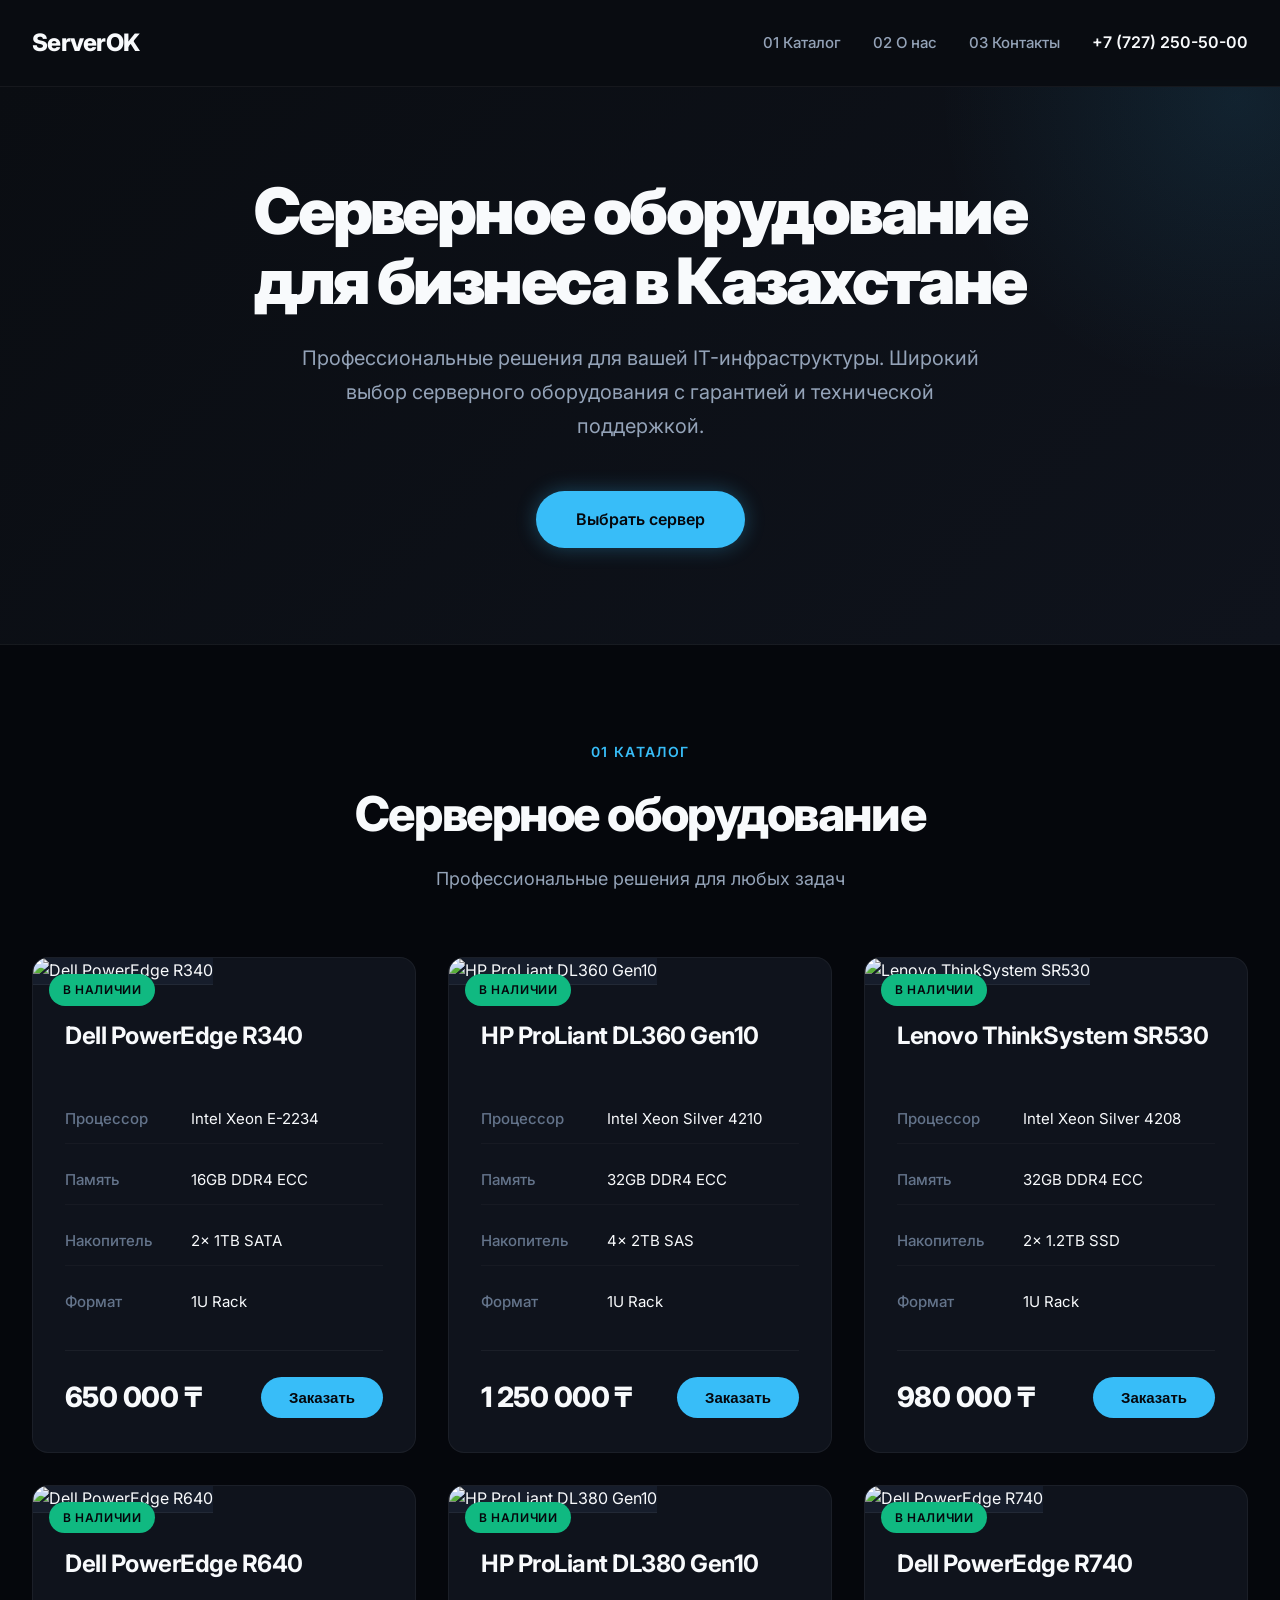
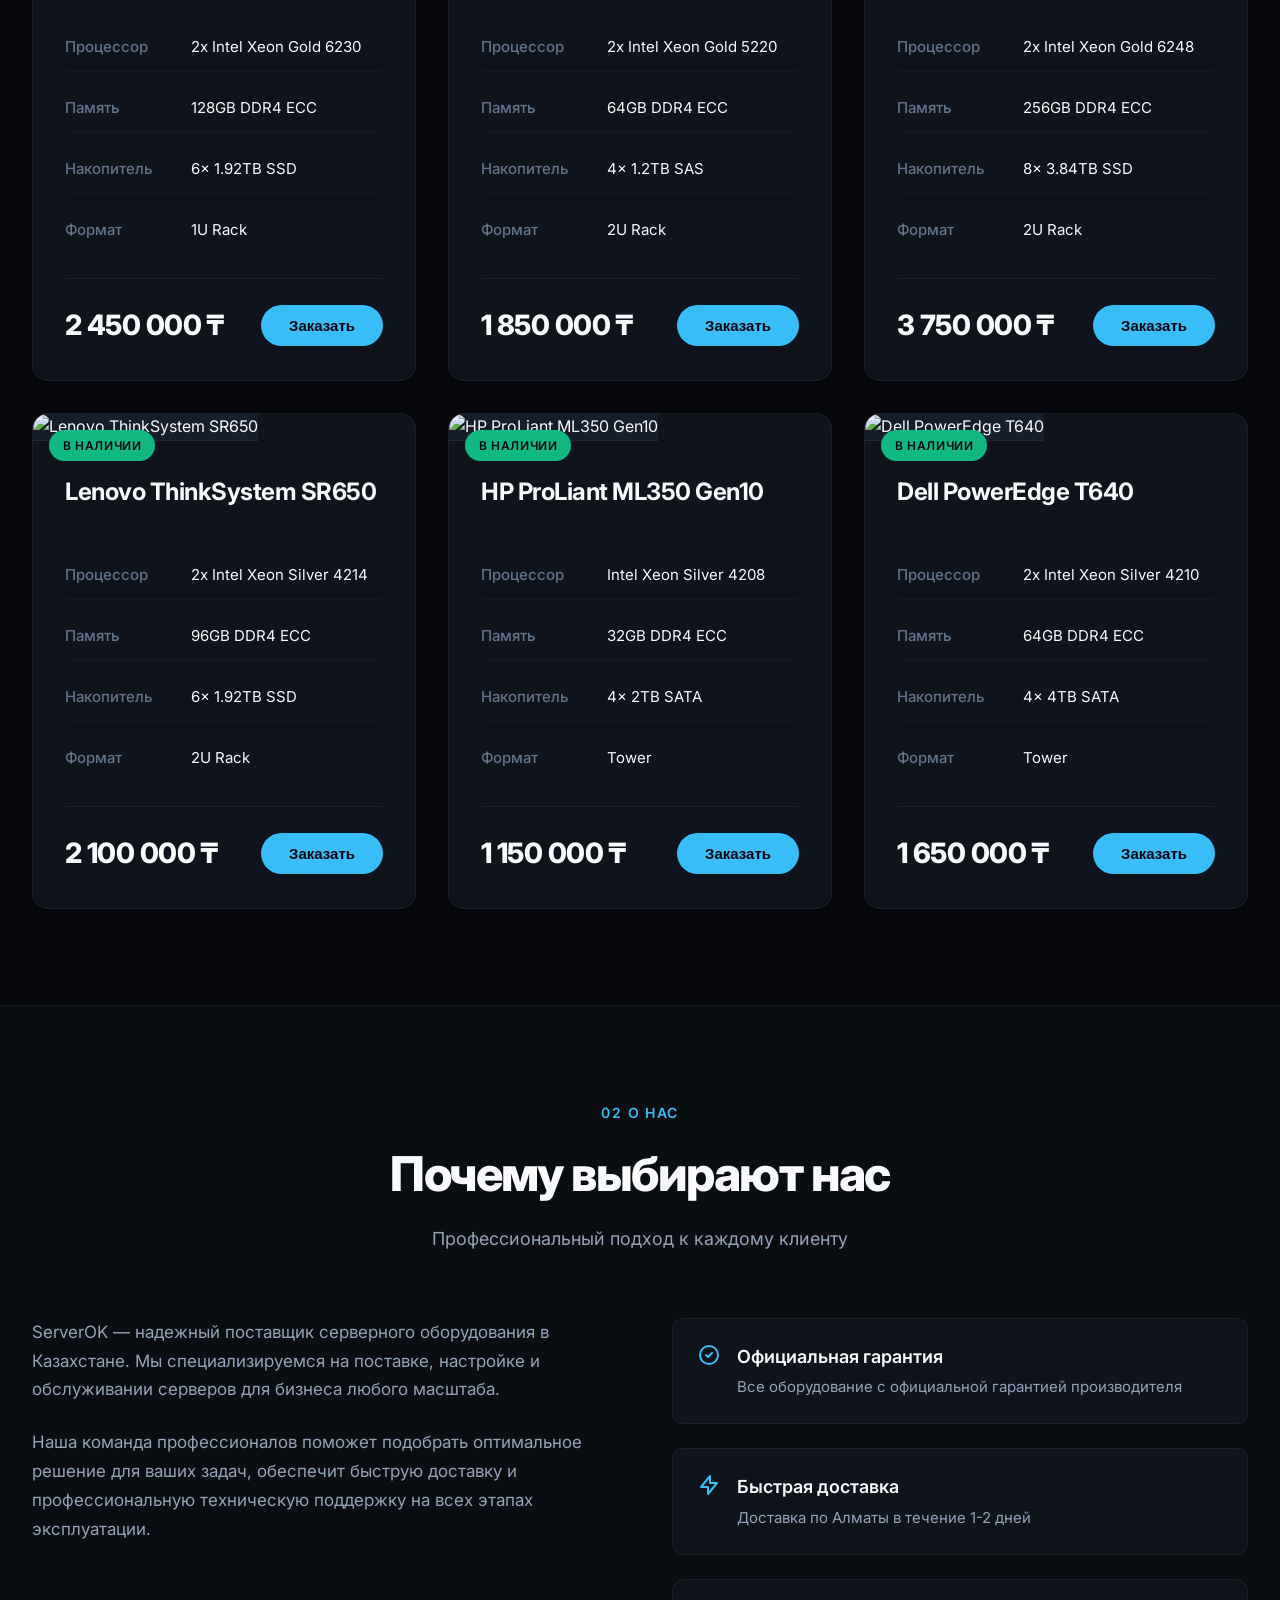
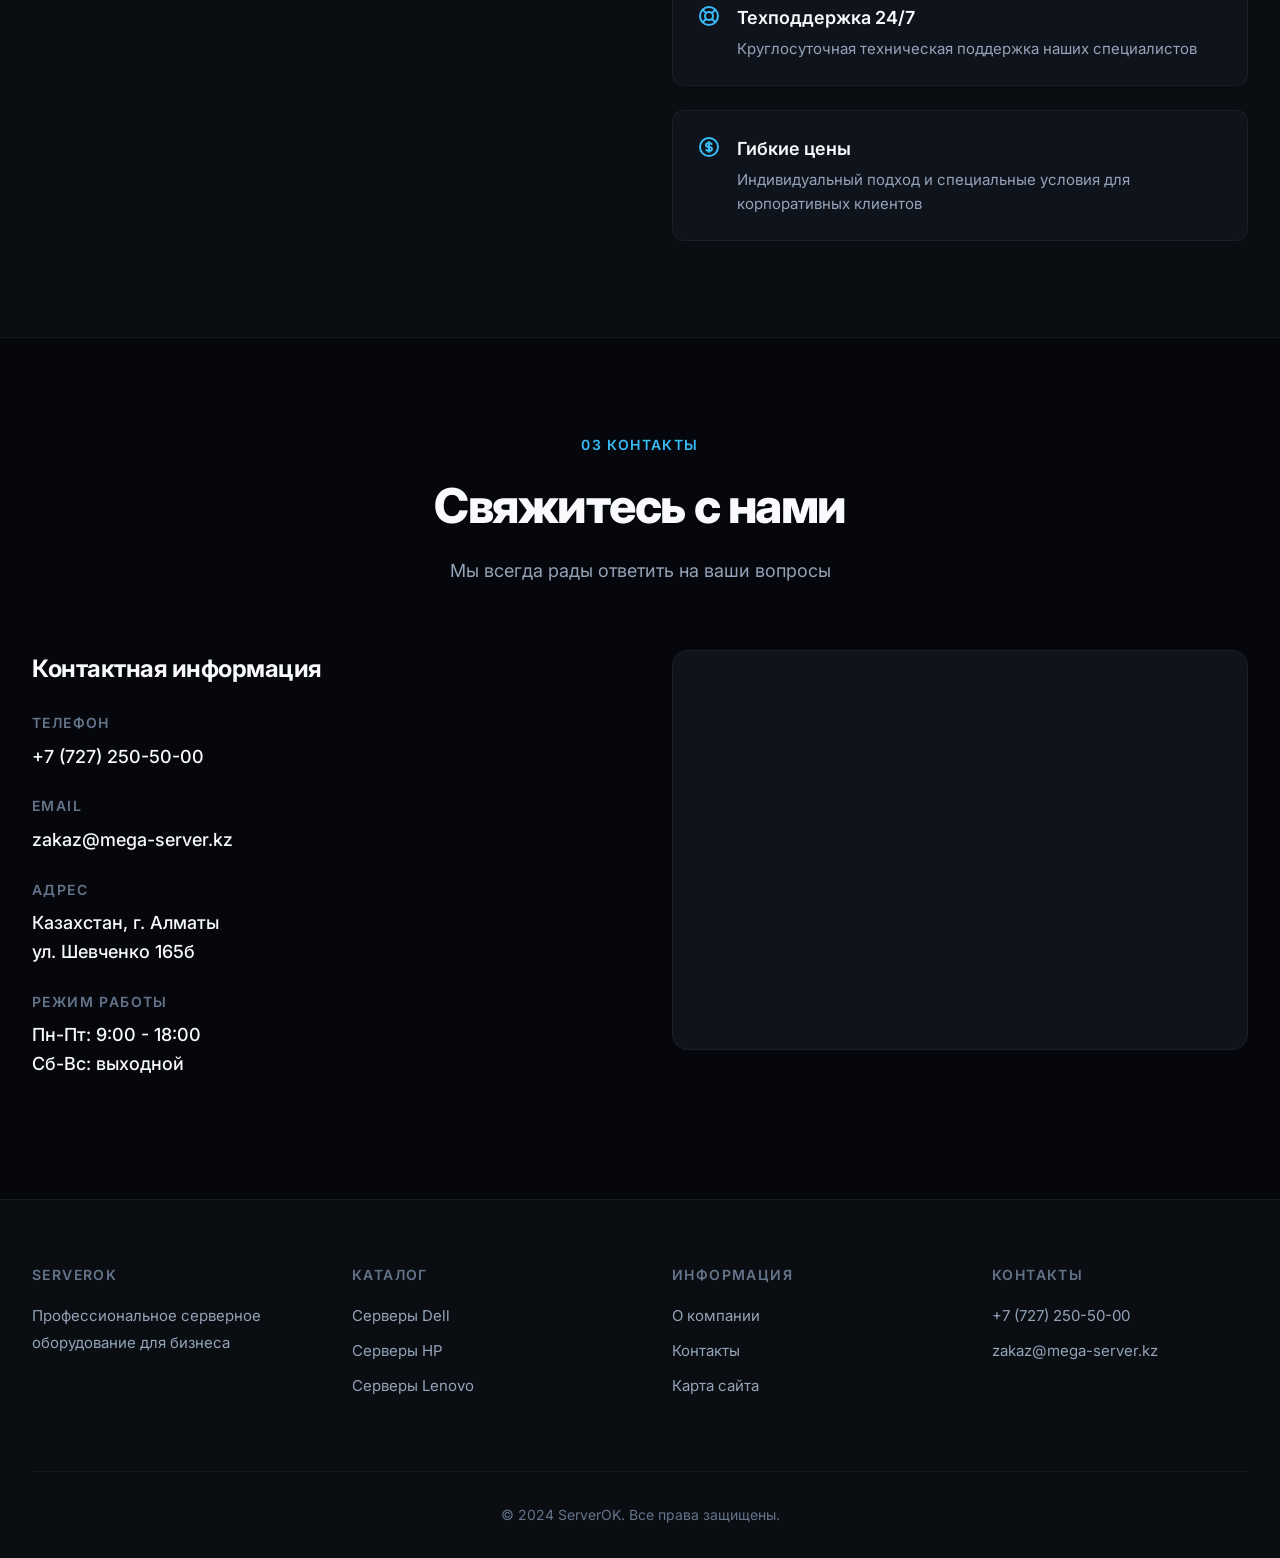
==== commit 0a806192: "Fix: Unified script.js with proper modal and maps integration" ====
--- a/index.html
+++ b/index.html
@@ -6,6 +6,7 @@
     <meta name="description" content="Профессиональное серверное оборудование для бизнеса в Казахстане. Широкий выбор серверов Dell, HP, Lenovo с доставкой по Алматы.">
     <title>Серверное оборудование для бизнеса в Казахстане | ServerOK</title>
     <link rel="stylesheet" href="styles.css">
+    <script src="https://api-maps.yandex.ru/2.1/?apikey=YOUR_API_KEY&lang=ru_RU" type="text/javascript"></script>
 </head>
 <body>
     <!-- Header -->
@@ -14,9 +15,9 @@
             <a href="/" class="logo">ServerOK</a>
             <nav>
                 <ul>
-                    <li><a href="#catalog">Каталог</a></li>
-                    <li><a href="#about">О нас</a></li>
-                    <li><a href="#contact">Контакты</a></li>
+                    <li><a href="#catalog">01 Каталог</a></li>
+                    <li><a href="#about">02 О нас</a></li>
+                    <li><a href="#contact">03 Контакты</a></li>
                     <li><a href="tel:+77272505000" class="phone">+7 (727) 250-50-00</a></li>
                 </ul>
             </nav>
@@ -26,7 +27,7 @@
     <!-- Hero -->
     <section class="hero">
         <div class="hero-content">
-            <h1>Серверное оборудование для бизнеса в Казахстане</h1>
+            <h1>Серверное оборудование<br>для бизнеса в Казахстане</h1>
             <p class="hero-subtitle">Профессиональные решения для вашей IT-инфраструктуры. Широкий выбор серверного оборудования с гарантией и технической поддержкой.</p>
             <a href="#catalog" class="cta-button">Выбрать сервер</a>
         </div>
@@ -35,31 +36,35 @@
     <!-- Catalog -->
     <section id="catalog" class="catalog">
         <div class="section-header">
-            <h2>Каталог серверов</h2>
-            <p class="section-subtitle">Профессиональное оборудование для любых задач</p>
+            <div class="section-number">01 Каталог</div>
+            <h2>Серверное оборудование</h2>
+            <p class="section-subtitle">Профессиональные решения для любых задач</p>
         </div>
 
         <div class="products-grid">
             <!-- Product 1 -->
             <div class="product-card">
-                <img src="placeholder-server.jpg" alt="Dell PowerEdge R340" class="product-image">
+                <div class="product-image-wrapper">
+                    <img src="placeholder-server.jpg" alt="Dell PowerEdge R340" class="product-image">
+                    <div class="product-badge">В наличии</div>
+                </div>
                 <div class="product-content">
                     <h3>Dell PowerEdge R340</h3>
                     <div class="product-specs">
                         <div class="spec-item">
-                            <span class="spec-label">Процессор:</span>
+                            <span class="spec-label">Процессор</span>
                             <span class="spec-value">Intel Xeon E-2234</span>
                         </div>
                         <div class="spec-item">
-                            <span class="spec-label">Память:</span>
+                            <span class="spec-label">Память</span>
                             <span class="spec-value">16GB DDR4 ECC</span>
                         </div>
                         <div class="spec-item">
-                            <span class="spec-label">Накопитель:</span>
+                            <span class="spec-label">Накопитель</span>
                             <span class="spec-value">2x 1TB SATA</span>
                         </div>
                         <div class="spec-item">
-                            <span class="spec-label">Форм-фактор:</span>
+                            <span class="spec-label">Формат</span>
                             <span class="spec-value">1U Rack</span>
                         </div>
                     </div>
@@ -72,24 +77,27 @@
 
             <!-- Product 2 -->
             <div class="product-card">
-                <img src="placeholder-server.jpg" alt="HP ProLiant DL360 Gen10" class="product-image">
+                <div class="product-image-wrapper">
+                    <img src="placeholder-server.jpg" alt="HP ProLiant DL360 Gen10" class="product-image">
+                    <div class="product-badge">В наличии</div>
+                </div>
                 <div class="product-content">
                     <h3>HP ProLiant DL360 Gen10</h3>
                     <div class="product-specs">
                         <div class="spec-item">
-                            <span class="spec-label">Процессор:</span>
+                            <span class="spec-label">Процессор</span>
                             <span class="spec-value">Intel Xeon Silver 4210</span>
                         </div>
                         <div class="spec-item">
-                            <span class="spec-label">Память:</span>
+                            <span class="spec-label">Память</span>
                             <span class="spec-value">32GB DDR4 ECC</span>
                         </div>
                         <div class="spec-item">
-                            <span class="spec-label">Накопитель:</span>
+                            <span class="spec-label">Накопитель</span>
                             <span class="spec-value">4x 2TB SAS</span>
                         </div>
                         <div class="spec-item">
-                            <span class="spec-label">Форм-фактор:</span>
+                            <span class="spec-label">Формат</span>
                             <span class="spec-value">1U Rack</span>
                         </div>
                     </div>
@@ -102,24 +110,27 @@
 
             <!-- Product 3 -->
             <div class="product-card">
-                <img src="placeholder-server.jpg" alt="Lenovo ThinkSystem SR530" class="product-image">
+                <div class="product-image-wrapper">
+                    <img src="placeholder-server.jpg" alt="Lenovo ThinkSystem SR530" class="product-image">
+                    <div class="product-badge">В наличии</div>
+                </div>
                 <div class="product-content">
                     <h3>Lenovo ThinkSystem SR530</h3>
                     <div class="product-specs">
                         <div class="spec-item">
-                            <span class="spec-label">Процессор:</span>
+                            <span class="spec-label">Процессор</span>
                             <span class="spec-value">Intel Xeon Silver 4208</span>
                         </div>
                         <div class="spec-item">
-                            <span class="spec-label">Память:</span>
+                            <span class="spec-label">Память</span>
                             <span class="spec-value">32GB DDR4 ECC</span>
                         </div>
                         <div class="spec-item">
-                            <span class="spec-label">Накопитель:</span>
+                            <span class="spec-label">Накопитель</span>
                             <span class="spec-value">2x 1.2TB SSD</span>
                         </div>
                         <div class="spec-item">
-                            <span class="spec-label">Форм-фактор:</span>
+                            <span class="spec-label">Формат</span>
                             <span class="spec-value">1U Rack</span>
                         </div>
                     </div>
@@ -132,24 +143,27 @@
 
             <!-- Product 4 -->
             <div class="product-card">
-                <img src="placeholder-server.jpg" alt="Dell PowerEdge R640" class="product-image">
+                <div class="product-image-wrapper">
+                    <img src="placeholder-server.jpg" alt="Dell PowerEdge R640" class="product-image">
+                    <div class="product-badge">В наличии</div>
+                </div>
                 <div class="product-content">
                     <h3>Dell PowerEdge R640</h3>
                     <div class="product-specs">
                         <div class="spec-item">
-                            <span class="spec-label">Процессор:</span>
+                            <span class="spec-label">Процессор</span>
                             <span class="spec-value">2x Intel Xeon Gold 6230</span>
                         </div>
                         <div class="spec-item">
-                            <span class="spec-label">Память:</span>
+                            <span class="spec-label">Память</span>
                             <span class="spec-value">128GB DDR4 ECC</span>
                         </div>
                         <div class="spec-item">
-                            <span class="spec-label">Накопитель:</span>
+                            <span class="spec-label">Накопитель</span>
                             <span class="spec-value">6x 1.92TB SSD</span>
                         </div>
                         <div class="spec-item">
-                            <span class="spec-label">Форм-фактор:</span>
+                            <span class="spec-label">Формат</span>
                             <span class="spec-value">1U Rack</span>
                         </div>
                     </div>
@@ -162,24 +176,27 @@
 
             <!-- Product 5 -->
             <div class="product-card">
-                <img src="placeholder-server.jpg" alt="HP ProLiant DL380 Gen10" class="product-image">
+                <div class="product-image-wrapper">
+                    <img src="placeholder-server.jpg" alt="HP ProLiant DL380 Gen10" class="product-image">
+                    <div class="product-badge">В наличии</div>
+                </div>
                 <div class="product-content">
                     <h3>HP ProLiant DL380 Gen10</h3>
                     <div class="product-specs">
                         <div class="spec-item">
-                            <span class="spec-label">Процессор:</span>
-                            <span class="spec-value">2x Intel Xeon Gold 5218</span>
-                        </div>
-                        <div class="spec-item">
-                            <span class="spec-label">Память:</span>
+                            <span class="spec-label">Процессор</span>
+                            <span class="spec-value">2x Intel Xeon Gold 5220</span>
+                        </div>
+                        <div class="spec-item">
+                            <span class="spec-label">Память</span>
                             <span class="spec-value">64GB DDR4 ECC</span>
                         </div>
                         <div class="spec-item">
-                            <span class="spec-label">Накопитель:</span>
-                            <span class="spec-value">4x 2.4TB SAS</span>
-                        </div>
-                        <div class="spec-item">
-                            <span class="spec-label">Форм-фактор:</span>
+                            <span class="spec-label">Накопитель</span>
+                            <span class="spec-value">4x 1.2TB SAS</span>
+                        </div>
+                        <div class="spec-item">
+                            <span class="spec-label">Формат</span>
                             <span class="spec-value">2U Rack</span>
                         </div>
                     </div>
@@ -192,120 +209,132 @@
 
             <!-- Product 6 -->
             <div class="product-card">
-                <img src="placeholder-server.jpg" alt="Dell PowerEdge T340" class="product-image">
-                <div class="product-content">
-                    <h3>Dell PowerEdge T340</h3>
-                    <div class="product-specs">
-                        <div class="spec-item">
-                            <span class="spec-label">Процессор:</span>
-                            <span class="spec-value">Intel Xeon E-2224</span>
-                        </div>
-                        <div class="spec-item">
-                            <span class="spec-label">Память:</span>
-                            <span class="spec-value">16GB DDR4 ECC</span>
-                        </div>
-                        <div class="spec-item">
-                            <span class="spec-label">Накопитель:</span>
-                            <span class="spec-value">2x 1TB SATA</span>
-                        </div>
-                        <div class="spec-item">
-                            <span class="spec-label">Форм-фактор:</span>
+                <div class="product-image-wrapper">
+                    <img src="placeholder-server.jpg" alt="Dell PowerEdge R740" class="product-image">
+                    <div class="product-badge">В наличии</div>
+                </div>
+                <div class="product-content">
+                    <h3>Dell PowerEdge R740</h3>
+                    <div class="product-specs">
+                        <div class="spec-item">
+                            <span class="spec-label">Процессор</span>
+                            <span class="spec-value">2x Intel Xeon Gold 6248</span>
+                        </div>
+                        <div class="spec-item">
+                            <span class="spec-label">Память</span>
+                            <span class="spec-value">256GB DDR4 ECC</span>
+                        </div>
+                        <div class="spec-item">
+                            <span class="spec-label">Накопитель</span>
+                            <span class="spec-value">8x 3.84TB SSD</span>
+                        </div>
+                        <div class="spec-item">
+                            <span class="spec-label">Формат</span>
+                            <span class="spec-value">2U Rack</span>
+                        </div>
+                    </div>
+                    <div class="product-footer">
+                        <span class="price">3 750 000 ₸</span>
+                        <button class="product-button" onclick="openModal('Dell PowerEdge R740')">Заказать</button>
+                    </div>
+                </div>
+            </div>
+
+            <!-- Product 7 -->
+            <div class="product-card">
+                <div class="product-image-wrapper">
+                    <img src="placeholder-server.jpg" alt="Lenovo ThinkSystem SR650" class="product-image">
+                    <div class="product-badge">В наличии</div>
+                </div>
+                <div class="product-content">
+                    <h3>Lenovo ThinkSystem SR650</h3>
+                    <div class="product-specs">
+                        <div class="spec-item">
+                            <span class="spec-label">Процессор</span>
+                            <span class="spec-value">2x Intel Xeon Silver 4214</span>
+                        </div>
+                        <div class="spec-item">
+                            <span class="spec-label">Память</span>
+                            <span class="spec-value">96GB DDR4 ECC</span>
+                        </div>
+                        <div class="spec-item">
+                            <span class="spec-label">Накопитель</span>
+                            <span class="spec-value">6x 1.92TB SSD</span>
+                        </div>
+                        <div class="spec-item">
+                            <span class="spec-label">Формат</span>
+                            <span class="spec-value">2U Rack</span>
+                        </div>
+                    </div>
+                    <div class="product-footer">
+                        <span class="price">2 100 000 ₸</span>
+                        <button class="product-button" onclick="openModal('Lenovo ThinkSystem SR650')">Заказать</button>
+                    </div>
+                </div>
+            </div>
+
+            <!-- Product 8 -->
+            <div class="product-card">
+                <div class="product-image-wrapper">
+                    <img src="placeholder-server.jpg" alt="HP ProLiant ML350 Gen10" class="product-image">
+                    <div class="product-badge">В наличии</div>
+                </div>
+                <div class="product-content">
+                    <h3>HP ProLiant ML350 Gen10</h3>
+                    <div class="product-specs">
+                        <div class="spec-item">
+                            <span class="spec-label">Процессор</span>
+                            <span class="spec-value">Intel Xeon Silver 4208</span>
+                        </div>
+                        <div class="spec-item">
+                            <span class="spec-label">Память</span>
+                            <span class="spec-value">32GB DDR4 ECC</span>
+                        </div>
+                        <div class="spec-item">
+                            <span class="spec-label">Накопитель</span>
+                            <span class="spec-value">4x 2TB SATA</span>
+                        </div>
+                        <div class="spec-item">
+                            <span class="spec-label">Формат</span>
                             <span class="spec-value">Tower</span>
                         </div>
                     </div>
                     <div class="product-footer">
-                        <span class="price">720 000 ₸</span>
-                        <button class="product-button" onclick="openModal('Dell PowerEdge T340')">Заказать</button>
-                    </div>
-                </div>
-            </div>
-
-            <!-- Product 7 -->
-            <div class="product-card">
-                <img src="placeholder-server.jpg" alt="Lenovo ThinkSystem SR650" class="product-image">
-                <div class="product-content">
-                    <h3>Lenovo ThinkSystem SR650</h3>
-                    <div class="product-specs">
-                        <div class="spec-item">
-                            <span class="spec-label">Процессор:</span>
-                            <span class="spec-value">2x Intel Xeon Gold 6248</span>
-                        </div>
-                        <div class="spec-item">
-                            <span class="spec-label">Память:</span>
-                            <span class="spec-value">256GB DDR4 ECC</span>
-                        </div>
-                        <div class="spec-item">
-                            <span class="spec-label">Накопитель:</span>
-                            <span class="spec-value">8x 3.84TB SSD</span>
-                        </div>
-                        <div class="spec-item">
-                            <span class="spec-label">Форм-фактор:</span>
-                            <span class="spec-value">2U Rack</span>
-                        </div>
-                    </div>
-                    <div class="product-footer">
-                        <span class="price">2 900 000 ₸</span>
-                        <button class="product-button" onclick="openModal('Lenovo ThinkSystem SR650')">Заказать</button>
-                    </div>
-                </div>
-            </div>
-
-            <!-- Product 8 -->
-            <div class="product-card">
-                <img src="placeholder-server.jpg" alt="HP ProLiant ML350 Gen10" class="product-image">
-                <div class="product-content">
-                    <h3>HP ProLiant ML350 Gen10</h3>
-                    <div class="product-specs">
-                        <div class="spec-item">
-                            <span class="spec-label">Процессор:</span>
-                            <span class="spec-value">Intel Xeon Silver 4214</span>
-                        </div>
-                        <div class="spec-item">
-                            <span class="spec-label">Память:</span>
-                            <span class="spec-value">32GB DDR4 ECC</span>
-                        </div>
-                        <div class="spec-item">
-                            <span class="spec-label">Накопитель:</span>
-                            <span class="spec-value">4x 2TB SAS</span>
-                        </div>
-                        <div class="spec-item">
-                            <span class="spec-label">Форм-фактор:</span>
+                        <span class="price">1 150 000 ₸</span>
+                        <button class="product-button" onclick="openModal('HP ProLiant ML350 Gen10')">Заказать</button>
+                    </div>
+                </div>
+            </div>
+
+            <!-- Product 9 -->
+            <div class="product-card">
+                <div class="product-image-wrapper">
+                    <img src="placeholder-server.jpg" alt="Dell PowerEdge T640" class="product-image">
+                    <div class="product-badge">В наличии</div>
+                </div>
+                <div class="product-content">
+                    <h3>Dell PowerEdge T640</h3>
+                    <div class="product-specs">
+                        <div class="spec-item">
+                            <span class="spec-label">Процессор</span>
+                            <span class="spec-value">2x Intel Xeon Silver 4210</span>
+                        </div>
+                        <div class="spec-item">
+                            <span class="spec-label">Память</span>
+                            <span class="spec-value">64GB DDR4 ECC</span>
+                        </div>
+                        <div class="spec-item">
+                            <span class="spec-label">Накопитель</span>
+                            <span class="spec-value">4x 4TB SATA</span>
+                        </div>
+                        <div class="spec-item">
+                            <span class="spec-label">Формат</span>
                             <span class="spec-value">Tower</span>
                         </div>
                     </div>
                     <div class="product-footer">
-                        <span class="price">1 180 000 ₸</span>
-                        <button class="product-button" onclick="openModal('HP ProLiant ML350 Gen10')">Заказать</button>
-                    </div>
-                </div>
-            </div>
-
-            <!-- Product 9 -->
-            <div class="product-card">
-                <img src="placeholder-server.jpg" alt="Dell PowerEdge R740" class="product-image">
-                <div class="product-content">
-                    <h3>Dell PowerEdge R740</h3>
-                    <div class="product-specs">
-                        <div class="spec-item">
-                            <span class="spec-label">Процессор:</span>
-                            <span class="spec-value">2x Intel Xeon Platinum 8260</span>
-                        </div>
-                        <div class="spec-item">
-                            <span class="spec-label">Память:</span>
-                            <span class="spec-value">512GB DDR4 ECC</span>
-                        </div>
-                        <div class="spec-item">
-                            <span class="spec-label">Накопитель:</span>
-                            <span class="spec-value">12x 3.84TB NVMe SSD</span>
-                        </div>
-                        <div class="spec-item">
-                            <span class="spec-label">Форм-фактор:</span>
-                            <span class="spec-value">2U Rack</span>
-                        </div>
-                    </div>
-                    <div class="product-footer">
-                        <span class="price">4 500 000 ₸</span>
-                        <button class="product-button" onclick="openModal('Dell PowerEdge R740')">Заказать</button>
+                        <span class="price">1 650 000 ₸</span>
+                        <button class="product-button" onclick="openModal('Dell PowerEdge T640')">Заказать</button>
                     </div>
                 </div>
             </div>
@@ -314,38 +343,56 @@
 
     <!-- About -->
     <section id="about" class="about">
+        <div class="section-header">
+            <div class="section-number">02 О нас</div>
+            <h2>Почему выбирают нас</h2>
+            <p class="section-subtitle">Профессиональный подход к каждому клиенту</p>
+        </div>
+
         <div class="about-content">
             <div class="about-text">
-                <h2>Почему ServerOK</h2>
-                <p>Мы специализируемся на поставке профессионального серверного оборудования для бизнеса в Казахстане. Наша компания предлагает широкий выбор серверов ведущих мировых производителей с гарантией качества и полной технической поддержкой.</p>
-                <p>Работаем с крупнейшими предприятиями Казахстана, обеспечивая надежные решения для критически важной инфраструктуры.</p>
-            </div>
+                <p>ServerOK — надежный поставщик серверного оборудования в Казахстане. Мы специализируемся на поставке, настройке и обслуживании серверов для бизнеса любого масштаба.</p>
+                <p>Наша команда профессионалов поможет подобрать оптимальное решение для ваших задач, обеспечит быструю доставку и профессиональную техническую поддержку на всех этапах эксплуатации.</p>
+            </div>
+
             <div class="features-list">
                 <div class="feature-item">
                     <svg class="feature-icon" fill="none" stroke="currentColor" viewBox="0 0 24 24">
-                        <path stroke-linecap="round" stroke-linejoin="round" stroke-width="2" d="M9 12l2 2 4-4m6 2a9 9 0 11-18 0 9 9 0 0118 0z"/>
+                        <path stroke-linecap="round" stroke-linejoin="round" stroke-width="2" d="M9 12l2 2 4-4m6 2a9 9 0 11-18 0 9 9 0 0118 0z"></path>
                     </svg>
                     <div class="feature-content">
                         <h4>Официальная гарантия</h4>
-                        <p>Все оборудование поставляется с официальной гарантией производителя</p>
-                    </div>
-                </div>
+                        <p>Все оборудование с официальной гарантией производителя</p>
+                    </div>
+                </div>
+
                 <div class="feature-item">
                     <svg class="feature-icon" fill="none" stroke="currentColor" viewBox="0 0 24 24">
-                        <path stroke-linecap="round" stroke-linejoin="round" stroke-width="2" d="M13 10V3L4 14h7v7l9-11h-7z"/>
+                        <path stroke-linecap="round" stroke-linejoin="round" stroke-width="2" d="M13 10V3L4 14h7v7l9-11h-7z"></path>
                     </svg>
                     <div class="feature-content">
                         <h4>Быстрая доставка</h4>
-                        <p>Оперативная доставка оборудования по Алматы и всему Казахстану</p>
-                    </div>
-                </div>
+                        <p>Доставка по Алматы в течение 1-2 дней</p>
+                    </div>
+                </div>
+
                 <div class="feature-item">
                     <svg class="feature-icon" fill="none" stroke="currentColor" viewBox="0 0 24 24">
-                        <path stroke-linecap="round" stroke-linejoin="round" stroke-width="2" d="M18.364 5.636l-3.536 3.536m0 5.656l3.536 3.536M9.172 9.172L5.636 5.636m3.536 9.192l-3.536 3.536M21 12a9 9 0 11-18 0 9 9 0 0118 0zm-5 0a4 4 0 11-8 0 4 4 0 018 0z"/>
+                        <path stroke-linecap="round" stroke-linejoin="round" stroke-width="2" d="M18.364 5.636l-3.536 3.536m0 5.656l3.536 3.536M9.172 9.172L5.636 5.636m3.536 9.192l-3.536 3.536M21 12a9 9 0 11-18 0 9 9 0 0118 0zm-5 0a4 4 0 11-8 0 4 4 0 018 0z"></path>
                     </svg>
                     <div class="feature-content">
-                        <h4>Техническая поддержка</h4>
-                        <p>Профессиональная консультация и поддержка на всех этапах</p>
+                        <h4>Техподдержка 24/7</h4>
+                        <p>Круглосуточная техническая поддержка наших специалистов</p>
+                    </div>
+                </div>
+
+                <div class="feature-item">
+                    <svg class="feature-icon" fill="none" stroke="currentColor" viewBox="0 0 24 24">
+                        <path stroke-linecap="round" stroke-linejoin="round" stroke-width="2" d="M12 8c-1.657 0-3 .895-3 2s1.343 2 3 2 3 .895 3 2-1.343 2-3 2m0-8c1.11 0 2.08.402 2.599 1M12 8V7m0 1v8m0 0v1m0-1c-1.11 0-2.08-.402-2.599-1M21 12a9 9 0 11-18 0 9 9 0 0118 0z"></path>
+                    </svg>
+                    <div class="feature-content">
+                        <h4>Гибкие цены</h4>
+                        <p>Индивидуальный подход и специальные условия для корпоративных клиентов</p>
                     </div>
                 </div>
             </div>
@@ -355,108 +402,110 @@
     <!-- Contact -->
     <section id="contact" class="contact">
         <div class="section-header">
-            <h2>Контакты</h2>
-            <p class="section-subtitle">Свяжитесь с нами удобным способом</p>
-        </div>
-
-        <div class="contact-wrapper">
+            <div class="section-number">03 Контакты</div>
+            <h2>Свяжитесь с нами</h2>
+            <p class="section-subtitle">Мы всегда рады ответить на ваши вопросы</p>
+        </div>
+
+        <div class="contact-content">
             <div class="contact-info">
-                <h3>Наш офис</h3>
-
-                <div class="info-item">
-                    <svg class="info-icon" fill="none" stroke="currentColor" viewBox="0 0 24 24">
-                        <path stroke-linecap="round" stroke-linejoin="round" stroke-width="2" d="M17.657 16.657L13.414 20.9a1.998 1.998 0 01-2.827 0l-4.244-4.243a8 8 0 1111.314 0z"/>
-                        <path stroke-linecap="round" stroke-linejoin="round" stroke-width="2" d="M15 11a3 3 0 11-6 0 3 3 0 016 0z"/>
-                    </svg>
-                    <div class="info-content">
-                        <div class="info-label">Адрес</div>
-                        <div class="info-value">Казахстан, г. Алматы, Шевченко 165б</div>
-                    </div>
-                </div>
-
-                <div class="info-item">
-                    <svg class="info-icon" fill="none" stroke="currentColor" viewBox="0 0 24 24">
-                        <path stroke-linecap="round" stroke-linejoin="round" stroke-width="2" d="M3 5a2 2 0 012-2h3.28a1 1 0 01.948.684l1.498 4.493a1 1 0 01-.502 1.21l-2.257 1.13a11.042 11.042 0 005.516 5.516l1.13-2.257a1 1 0 011.21-.502l4.493 1.498a1 1 0 01.684.949V19a2 2 0 01-2 2h-1C9.716 21 3 14.284 3 6V5z"/>
-                    </svg>
-                    <div class="info-content">
-                        <div class="info-label">Телефон</div>
-                        <div class="info-value"><a href="tel:+77272505000">+7 (727) 250-50-00</a></div>
-                    </div>
-                </div>
-
-                <div class="info-item">
-                    <svg class="info-icon" fill="none" stroke="currentColor" viewBox="0 0 24 24">
-                        <path stroke-linecap="round" stroke-linejoin="round" stroke-width="2" d="M3 8l7.89 5.26a2 2 0 002.22 0L21 8M5 19h14a2 2 0 002-2V7a2 2 0 00-2-2H5a2 2 0 00-2 2v10a2 2 0 002 2z"/>
-                    </svg>
-                    <div class="info-content">
-                        <div class="info-label">Email</div>
-                        <div class="info-value"><a href="mailto:zakaz@mega-server.kz">zakaz@mega-server.kz</a></div>
-                    </div>
-                </div>
-
-                <div class="info-item">
-                    <svg class="info-icon" fill="none" stroke="currentColor" viewBox="0 0 24 24">
-                        <path stroke-linecap="round" stroke-linejoin="round" stroke-width="2" d="M12 8v4l3 3m6-3a9 9 0 11-18 0 9 9 0 0118 0z"/>
-                    </svg>
-                    <div class="info-content">
-                        <div class="info-label">Режим работы</div>
-                        <div class="info-value">Пн-Пт 9:00 - 18:00</div>
-                    </div>
-                </div>
-            </div>
-
-            <div class="map-container">
-                <iframe src="https://yandex.ru/map-widget/v1/?ll=76.945465%2C43.238949&mode=search&oid=218352831787&ol=biz&z=17" allowfullscreen></iframe>
-            </div>
+                <h3>Контактная информация</h3>
+
+                <div class="contact-item">
+                    <h4>Телефон</h4>
+                    <a href="tel:+77272505000">+7 (727) 250-50-00</a>
+                </div>
+
+                <div class="contact-item">
+                    <h4>Email</h4>
+                    <a href="mailto:zakaz@mega-server.kz">zakaz@mega-server.kz</a>
+                </div>
+
+                <div class="contact-item">
+                    <h4>Адрес</h4>
+                    <p>Казахстан, г. Алматы<br>ул. Шевченко 165б</p>
+                </div>
+
+                <div class="contact-item">
+                    <h4>Режим работы</h4>
+                    <p>Пн-Пт: 9:00 - 18:00<br>Сб-Вс: выходной</p>
+                </div>
+            </div>
+
+            <div id="map"></div>
         </div>
     </section>
 
     <!-- Footer -->
     <footer>
-        <p>© 2026 ServerOK. Все права защищены.</p>
+        <div class="footer-content">
+            <div class="footer-section">
+                <h4>ServerOK</h4>
+                <p>Профессиональное серверное оборудование для бизнеса</p>
+            </div>
+
+            <div class="footer-section">
+                <h4>Каталог</h4>
+                <a href="#catalog">Серверы Dell</a>
+                <a href="#catalog">Серверы HP</a>
+                <a href="#catalog">Серверы Lenovo</a>
+            </div>
+
+            <div class="footer-section">
+                <h4>Информация</h4>
+                <a href="#about">О компании</a>
+                <a href="#contact">Контакты</a>
+                <a href="/sitemap.xml">Карта сайта</a>
+            </div>
+
+            <div class="footer-section">
+                <h4>Контакты</h4>
+                <a href="tel:+77272505000">+7 (727) 250-50-00</a>
+                <a href="mailto:zakaz@mega-server.kz">zakaz@mega-server.kz</a>
+            </div>
+        </div>
+
+        <div class="footer-bottom">
+            <p>&copy; 2024 ServerOK. Все права защищены.</p>
+        </div>
     </footer>
 
     <!-- Modal -->
-    <div id="orderModal" class="modal">
+    <div class="modal" id="orderModal">
         <div class="modal-content">
-            <div class="modal-header">
-                <h3>Отправить заявку</h3>
-                <button class="close-modal" onclick="closeModal()">
-                    <svg width="20" height="20" fill="none" stroke="currentColor" viewBox="0 0 24 24">
-                        <path stroke-linecap="round" stroke-linejoin="round" stroke-width="2" d="M6 18L18 6M6 6l12 12"/>
-                    </svg>
-                </button>
-            </div>
-            <div class="modal-body">
-                <form id="orderForm" onsubmit="submitOrder(event)">
-                    <input type="hidden" id="productName" name="product">
-
-                    <div class="form-group">
-                        <label for="name">Ваше имя *</label>
-                        <input type="text" id="name" name="name" required>
-                    </div>
-
-                    <div class="form-group">
-                        <label for="phone">Телефон *</label>
-                        <input type="tel" id="phone" name="phone" required>
-                    </div>
-
-                    <div class="form-group">
-                        <label for="email">Email *</label>
-                        <input type="email" id="email" name="email" required>
-                    </div>
-
-                    <div class="form-group">
-                        <label for="message">Комментарий</label>
-                        <textarea id="message" name="message" placeholder="Дополнительная информация о заказе"></textarea>
-                    </div>
-
-                    <button type="submit" class="submit-button">Отправить заявку</button>
-                </form>
-            </div>
+            <button class="modal-close" onclick="closeModal()">&times;</button>
+            <h3>Заказать сервер</h3>
+            <form id="orderForm" onsubmit="handleSubmit(event)">
+                <div class="form-group">
+                    <label for="product">Модель сервера</label>
+                    <input type="text" id="product" name="product" readonly>
+                </div>
+
+                <div class="form-group">
+                    <label for="name">Ваше имя *</label>
+                    <input type="text" id="name" name="name" required>
+                </div>
+
+                <div class="form-group">
+                    <label for="phone">Телефон *</label>
+                    <input type="tel" id="phone" name="phone" required>
+                </div>
+
+                <div class="form-group">
+                    <label for="email">Email</label>
+                    <input type="email" id="email" name="email">
+                </div>
+
+                <div class="form-group">
+                    <label for="message">Комментарий</label>
+                    <textarea id="message" name="message"></textarea>
+                </div>
+
+                <button type="submit" class="submit-button">Отправить заявку</button>
+            </form>
         </div>
     </div>
 
     <script src="script.js"></script>
 </body>
-</html>
+</html>
--- a/styles.css
+++ b/styles.css
@@ -1,35 +1,4 @@
-@import url('https://fonts.googleapis.com/css2?family=Inter:wght@300;400;500;600;700;900&display=swap');
-
-:root {
-    --color-primary: #0F172A;
-    --color-on-primary: #FFFFFF;
-    --color-secondary: #334155;
-    --color-accent: #0369A1;
-    --color-background: #F8FAFC;
-    --color-foreground: #020617;
-    --color-muted: #E8ECF1;
-    --color-border: #E2E8F0;
-    --color-destructive: #DC2626;
-    --color-ring: #0F172A;
-
-    --space-xs: 8px;
-    --space-sm: 16px;
-    --space-md: 24px;
-    --space-lg: 32px;
-    --space-xl: 48px;
-    --space-2xl: 64px;
-    --space-3xl: 96px;
-
-    --radius-sm: 8px;
-    --radius-md: 12px;
-    --radius-lg: 16px;
-    --radius-full: 9999px;
-
-    --shadow-sm: 0 1px 2px 0 rgb(0 0 0 / 0.05);
-    --shadow-md: 0 4px 6px -1px rgb(0 0 0 / 0.1);
-    --shadow-lg: 0 10px 15px -3px rgb(0 0 0 / 0.1);
-    --shadow-xl: 0 20px 25px -5px rgb(0 0 0 / 0.1);
-}
+@import url('https://fonts.googleapis.com/css2?family=Inter:wght@300;400;500;600;700;800;900&display=swap');
 
 * {
     margin: 0;
@@ -37,10 +6,52 @@
     box-sizing: border-box;
 }
 
+:root {
+    /* Dark surfaces - stepped tonal ladder */
+    --surface-0: #05070C;
+    --surface-1: #0A0D12;
+    --surface-2: #0F131C;
+    --surface-3: #161D2B;
+    --surface-4: #1E2636;
+
+    /* Accent colors */
+    --accent-cyan: #38BDF8;
+    --accent-blue: #3B82F6;
+
+    /* Text */
+    --text-primary: #F8FAFC;
+    --text-secondary: #94A3B8;
+    --text-muted: #64748B;
+
+    /* Success/Status */
+    --success: #10B981;
+
+    /* Spacing tokens */
+    --space-xs: 8px;
+    --space-sm: 12px;
+    --space-md: 16px;
+    --space-lg: 24px;
+    --space-xl: 32px;
+    --space-2xl: 48px;
+    --space-3xl: 64px;
+    --space-4xl: 96px;
+
+    /* Radius */
+    --radius-sm: 8px;
+    --radius-md: 12px;
+    --radius-lg: 16px;
+    --radius-pill: 999px;
+
+    /* Shadows */
+    --shadow-sm: 0 1px 2px rgba(0, 0, 0, 0.3);
+    --shadow-md: 0 4px 12px rgba(0, 0, 0, 0.4);
+    --shadow-lg: 0 8px 24px rgba(0, 0, 0, 0.5);
+}
+
 body {
-    font-family: 'Inter', -apple-system, BlinkMacSystemFont, system-ui, sans-serif;
-    background: var(--color-background);
-    color: var(--color-foreground);
+    font-family: 'Inter', -apple-system, BlinkMacSystemFont, sans-serif;
+    background: var(--surface-0);
+    color: var(--text-primary);
     line-height: 1.6;
     -webkit-font-smoothing: antialiased;
     -moz-osx-font-smoothing: grayscale;
@@ -52,17 +63,17 @@
     top: 0;
     left: 0;
     right: 0;
-    background: rgba(255, 255, 255, 0.95);
+    background: rgba(10, 13, 18, 0.95);
     backdrop-filter: blur(12px);
-    border-bottom: 1px solid var(--color-border);
+    border-bottom: 1px solid rgba(255, 255, 255, 0.05);
     z-index: 1000;
     transition: all 0.3s ease;
 }
 
 .header-container {
-    max-width: 1440px;
+    max-width: 1400px;
     margin: 0 auto;
-    padding: var(--space-md) var(--space-lg);
+    padding: var(--space-lg) var(--space-xl);
     display: flex;
     justify-content: space-between;
     align-items: center;
@@ -70,21 +81,21 @@
 
 .logo {
     font-size: clamp(1.25rem, 2vw, 1.5rem);
-    font-weight: 700;
-    color: var(--color-primary);
+    font-weight: 800;
+    color: var(--text-primary);
     text-decoration: none;
-    letter-spacing: -0.02em;
+    letter-spacing: -0.03em;
 }
 
 nav ul {
     display: flex;
     list-style: none;
-    gap: var(--space-lg);
+    gap: var(--space-xl);
     align-items: center;
 }
 
 nav a {
-    color: var(--color-secondary);
+    color: var(--text-secondary);
     text-decoration: none;
     font-weight: 500;
     font-size: 0.9375rem;
@@ -93,11 +104,11 @@
 }
 
 nav a:hover {
-    color: var(--color-accent);
+    color: var(--accent-cyan);
 }
 
 .phone {
-    color: var(--color-primary);
+    color: var(--text-primary);
     font-weight: 600;
     font-size: 1rem;
     white-space: nowrap;
@@ -106,92 +117,118 @@
 /* Hero */
 .hero {
     margin-top: 80px;
-    padding: var(--space-3xl) var(--space-lg) var(--space-2xl);
-    background: linear-gradient(135deg, #F8FAFC 0%, #EFF6FF 100%);
-    border-bottom: 1px solid var(--color-border);
+    padding: var(--space-4xl) var(--space-xl);
+    background: linear-gradient(135deg, var(--surface-1) 0%, var(--surface-2) 100%);
+    border-bottom: 1px solid rgba(255, 255, 255, 0.05);
+    position: relative;
+    overflow: hidden;
+}
+
+.hero::before {
+    content: '';
+    position: absolute;
+    top: -50%;
+    right: -20%;
+    width: 600px;
+    height: 600px;
+    background: radial-gradient(circle, rgba(56, 189, 248, 0.1) 0%, transparent 70%);
+    border-radius: 50%;
+    pointer-events: none;
 }
 
 .hero-content {
-    max-width: 1440px;
+    max-width: 1400px;
     margin: 0 auto;
     text-align: center;
+    position: relative;
+    z-index: 1;
 }
 
 h1 {
-    font-size: clamp(2.5rem, 6vw, 4.5rem);
+    font-size: clamp(2.5rem, 6vw, 4rem);
     font-weight: 900;
     letter-spacing: -0.04em;
-    color: var(--color-primary);
+    color: var(--text-primary);
     line-height: 1.1;
-    margin-bottom: var(--space-md);
+    margin-bottom: var(--space-lg);
 }
 
 .hero-subtitle {
-    font-size: clamp(1.125rem, 2vw, 1.375rem);
-    color: var(--color-secondary);
-    margin-bottom: var(--space-xl);
+    font-size: clamp(1.125rem, 2vw, 1.25rem);
+    color: var(--text-secondary);
+    margin-bottom: var(--space-2xl);
     font-weight: 400;
     max-width: 700px;
     margin-left: auto;
     margin-right: auto;
+    line-height: 1.7;
 }
 
 .cta-button {
     display: inline-block;
     padding: 16px 40px;
-    background: var(--color-accent);
-    color: white;
+    background: var(--accent-cyan);
+    color: var(--surface-0);
     text-decoration: none;
     font-weight: 600;
-    border-radius: var(--radius-full);
+    border-radius: var(--radius-pill);
     transition: all 0.2s ease;
     font-size: 1rem;
     cursor: pointer;
     border: none;
-    box-shadow: var(--shadow-md);
+    box-shadow: 0 0 20px rgba(56, 189, 248, 0.3);
 }
 
 .cta-button:hover {
-    background: #025A8C;
+    background: #0EA5E9;
     transform: translateY(-2px);
-    box-shadow: var(--shadow-lg);
+    box-shadow: 0 0 30px rgba(56, 189, 248, 0.5);
 }
 
 /* Catalog */
 .catalog {
-    padding: var(--space-3xl) var(--space-lg);
-    max-width: 1440px;
+    padding: var(--space-4xl) var(--space-xl);
+    max-width: 1400px;
     margin: 0 auto;
 }
 
 .section-header {
     text-align: center;
-    margin-bottom: var(--space-2xl);
+    margin-bottom: var(--space-3xl);
+}
+
+.section-number {
+    font-size: 0.875rem;
+    color: var(--accent-cyan);
+    font-weight: 600;
+    letter-spacing: 0.1em;
+    margin-bottom: var(--space-sm);
+    text-transform: uppercase;
 }
 
 h2 {
     font-size: clamp(2rem, 4vw, 3rem);
     font-weight: 800;
     letter-spacing: -0.03em;
-    color: var(--color-primary);
+    color: var(--text-primary);
     margin-bottom: var(--space-sm);
 }
 
 .section-subtitle {
     font-size: 1.125rem;
-    color: var(--color-secondary);
+    color: var(--text-secondary);
     font-weight: 400;
 }
 
 .products-grid {
     display: grid;
     grid-template-columns: repeat(auto-fit, minmax(340px, 1fr));
-    gap: var(--space-lg);
+    gap: var(--space-xl);
 }
 
 .product-card {
-    background: white;
-    border: 1px solid var(--color-border);
+    background: var(--surface-2);
+    border: 1px solid rgba(255, 255, 255, 0.05);
     border-radius: var(--radius-lg);
     overflow: hidden;
     transition: all 0.3s ease;
@@ -201,53 +238,78 @@
 
 .product-card:hover {
     transform: translateY(-4px);
-    box-shadow: var(--shadow-xl);
-    border-color: var(--color-accent);
+    box-shadow: var(--shadow-lg);
+    border-color: var(--accent-cyan);
 }
 
 .product-image {
     width: 100%;
     height: 240px;
     object-fit: cover;
-    background: var(--color-muted);
-    border-bottom: 1px solid var(--color-border);
+    background: var(--surface-3);
+    border-bottom: 1px solid rgba(255, 255, 255, 0.05);
+}
+
+.product-badge {
+    position: absolute;
+    top: var(--space-md);
+    left: var(--space-md);
+    background: var(--success);
+    color: var(--surface-0);
+    padding: 6px 14px;
+    border-radius: var(--radius-pill);
+    font-size: 0.75rem;
+    font-weight: 600;
+    text-transform: uppercase;
+    letter-spacing: 0.05em;
+}
+
+.product-image-wrapper {
+    position: relative;
 }
 
 .product-content {
-    padding: var(--space-lg);
+    padding: var(--space-xl);
     flex-grow: 1;
     display: flex;
     flex-direction: column;
 }
 
 h3 {
-    font-size: 1.375rem;
+    font-size: 1.5rem;
     font-weight: 700;
-    color: var(--color-primary);
-    margin-bottom: var(--space-sm);
-    letter-spacing: -0.01em;
+    color: var(--text-primary);
+    margin-bottom: var(--space-md);
+    letter-spacing: -0.02em;
 }
 
 .product-specs {
-    margin: var(--space-md) 0;
+    margin: var(--space-lg) 0;
     flex-grow: 1;
+    display: grid;
+    gap: var(--space-sm);
 }
 
 .spec-item {
-    display: flex;
-    padding: var(--space-xs) 0;
+    display: grid;
+    grid-template-columns: 110px 1fr;
+    gap: var(--space-md);
+    padding: var(--space-sm) 0;
     font-size: 0.9375rem;
-    gap: var(--space-xs);
+    border-bottom: 1px solid rgba(255, 255, 255, 0.03);
+}
+
+.spec-item:last-child {
+    border-bottom: none;
 }
 
 .spec-label {
-    color: var(--color-secondary);
+    color: var(--text-muted);
     font-weight: 500;
-    min-width: 100px;
 }
 
 .spec-value {
-    color: var(--color-foreground);
+    color: var(--text-primary);
     font-weight: 400;
 }
 
@@ -255,24 +317,24 @@
     display: flex;
     justify-content: space-between;
     align-items: center;
-    padding-top: var(--space-md);
-    border-top: 1px solid var(--color-border);
+    padding-top: var(--space-lg);
+    border-top: 1px solid rgba(255, 255, 255, 0.05);
     margin-top: auto;
 }
 
 .price {
     font-size: 1.75rem;
     font-weight: 800;
-    color: var(--color-primary);
+    color: var(--text-primary);
     letter-spacing: -0.02em;
 }
 
 .product-button {
     padding: 12px 28px;
-    background: var(--color-primary);
-    color: white;
+    background: var(--accent-cyan);
+    color: var(--surface-0);
     border: none;
-    border-radius: var(--radius-full);
+    border-radius: var(--radius-pill);
     font-weight: 600;
     cursor: pointer;
     transition: all 0.2s ease;
@@ -280,241 +342,247 @@
 }
 
 .product-button:hover {
-    background: var(--color-accent);
+    background: #0EA5E9;
     transform: scale(1.02);
+    box-shadow: 0 0 20px rgba(56, 189, 248, 0.4);
 }
 
 /* About */
 .about {
-    padding: var(--space-3xl) var(--space-lg);
-    background: white;
-    border-top: 1px solid var(--color-border);
-    border-bottom: 1px solid var(--color-border);
+    padding: var(--space-4xl) var(--space-xl);
+    background: var(--surface-1);
+    border-top: 1px solid rgba(255, 255, 255, 0.05);
+    border-bottom: 1px solid rgba(255, 255, 255, 0.05);
 }
 
 .about-content {
-    max-width: 1440px;
+    max-width: 1400px;
     margin: 0 auto;
     display: grid;
     grid-template-columns: repeat(auto-fit, minmax(300px, 1fr));
-    gap: var(--space-2xl);
+    gap: var(--space-3xl);
 }
 
 .about-text {
     display: flex;
     flex-direction: column;
-    gap: var(--space-md);
+    gap: var(--space-lg);
 }
 
 .about-text p {
     font-size: 1.0625rem;
     line-height: 1.7;
-    color: var(--color-secondary);
+    color: var(--text-secondary);
 }
 
 .features-list {
     display: grid;
+    gap: var(--space-lg);
+}
+
+.feature-item {
+    display: flex;
+    align-items: start;
     gap: var(--space-md);
-}
-
-.feature-item {
-    display: flex;
-    align-items: start;
-    gap: var(--space-sm);
-    padding: var(--space-md);
-    background: var(--color-muted);
+    padding: var(--space-lg);
+    background: var(--surface-2);
     border-radius: var(--radius-md);
+    border: 1px solid rgba(255, 255, 255, 0.05);
+    transition: all 0.2s ease;
+}
+
+.feature-item:hover {
+    border-color: var(--accent-cyan);
+    transform: translateX(4px);
 }
 
 .feature-icon {
     width: 24px;
     height: 24px;
-    color: var(--color-accent);
+    color: var(--accent-cyan);
     flex-shrink: 0;
 }
 
 .feature-content h4 {
     font-size: 1.125rem;
     font-weight: 600;
-    color: var(--color-primary);
+    color: var(--text-primary);
     margin-bottom: 4px;
 }
 
 .feature-content p {
     font-size: 0.9375rem;
-    color: var(--color-secondary);
+    color: var(--text-secondary);
     line-height: 1.6;
 }
 
 /* Contact */
 .contact {
-    padding: var(--space-3xl) var(--space-lg);
-    max-width: 1440px;
+    padding: var(--space-4xl) var(--space-xl);
+    max-width: 1400px;
     margin: 0 auto;
 }
 
-.contact-wrapper {
+.contact-content {
     display: grid;
-    grid-template-columns: repeat(auto-fit, minmax(320px, 1fr));
-    gap: var(--space-2xl);
-}
-
-.contact-info {
-    background: white;
-    padding: var(--space-xl);
+    grid-template-columns: repeat(auto-fit, minmax(300px, 1fr));
+    gap: var(--space-3xl);
+}
+
+.contact-info h3 {
+    font-size: 1.5rem;
+    margin-bottom: var(--space-lg);
+}
+
+.contact-item {
+    margin-bottom: var(--space-lg);
+}
+
+.contact-item h4 {
+    font-size: 0.875rem;
+    color: var(--text-muted);
+    text-transform: uppercase;
+    letter-spacing: 0.1em;
+    margin-bottom: var(--space-xs);
+    font-weight: 600;
+}
+
+.contact-item p,
+.contact-item a {
+    font-size: 1.125rem;
+    color: var(--text-primary);
+    text-decoration: none;
+    font-weight: 500;
+}
+
+.contact-item a:hover {
+    color: var(--accent-cyan);
+}
+
+#map {
+    width: 100%;
+    height: 400px;
+    background: var(--surface-2);
     border-radius: var(--radius-lg);
-    border: 1px solid var(--color-border);
-}
-
-.contact-info h3 {
-    margin-bottom: var(--space-lg);
-}
-
-.info-item {
-    display: flex;
-    gap: var(--space-md);
-    margin-bottom: var(--space-lg);
-}
-
-.info-icon {
-    width: 24px;
-    height: 24px;
-    color: var(--color-accent);
-    flex-shrink: 0;
-    margin-top: 2px;
-}
-
-.info-content {
-    flex-grow: 1;
-}
-
-.info-label {
-    font-size: 0.875rem;
-    color: var(--color-secondary);
-    font-weight: 500;
-    margin-bottom: 4px;
-    text-transform: uppercase;
-    letter-spacing: 0.05em;
-}
-
-.info-value {
-    font-size: 1.0625rem;
-    color: var(--color-foreground);
-    font-weight: 500;
-}
-
-.info-value a {
-    color: var(--color-accent);
-    text-decoration: none;
-    transition: color 0.2s ease;
-}
-
-.info-value a:hover {
-    color: #025A8C;
-}
-
-.map-container {
-    border-radius: var(--radius-lg);
-    overflow: hidden;
-    border: 1px solid var(--color-border);
-    height: 400px;
-}
-
-.map-container iframe {
-    width: 100%;
-    height: 100%;
-    border: none;
+    border: 1px solid rgba(255, 255, 255, 0.05);
 }
 
 /* Footer */
 footer {
-    background: var(--color-primary);
-    color: var(--color-on-primary);
-    padding: var(--space-xl) var(--space-lg);
+    background: var(--surface-1);
+    border-top: 1px solid rgba(255, 255, 255, 0.05);
+    padding: var(--space-3xl) var(--space-xl) var(--space-xl);
+}
+
+.footer-content {
+    max-width: 1400px;
+    margin: 0 auto;
+    display: grid;
+    grid-template-columns: repeat(auto-fit, minmax(200px, 1fr));
+    gap: var(--space-3xl);
+}
+
+.footer-section h4 {
+    font-size: 0.875rem;
+    color: var(--text-muted);
+    text-transform: uppercase;
+    letter-spacing: 0.1em;
+    margin-bottom: var(--space-md);
+    font-weight: 600;
+}
+
+.footer-section p,
+.footer-section a {
+    font-size: 0.9375rem;
+    color: var(--text-secondary);
+    text-decoration: none;
+    line-height: 1.8;
+    display: block;
+    margin-bottom: var(--space-xs);
+}
+
+.footer-section a:hover {
+    color: var(--accent-cyan);
+}
+
+.footer-bottom {
+    max-width: 1400px;
+    margin: var(--space-3xl) auto 0;
+    padding-top: var(--space-xl);
+    border-top: 1px solid rgba(255, 255, 255, 0.05);
     text-align: center;
-}
-
-footer p {
-    font-size: 0.9375rem;
-    opacity: 0.9;
+    color: var(--text-muted);
+    font-size: 0.875rem;
 }
 
 /* Modal */
 .modal {
     display: none;
     position: fixed;
-    inset: 0;
-    background: rgba(15, 23, 42, 0.7);
-    backdrop-filter: blur(4px);
+    top: 0;
+    left: 0;
+    width: 100%;
+    height: 100%;
+    background: rgba(5, 7, 12, 0.9);
+    backdrop-filter: blur(8px);
     z-index: 2000;
     align-items: center;
     justify-content: center;
     padding: var(--space-lg);
-    animation: fadeIn 0.2s ease;
 }
 
 .modal.active {
     display: flex;
 }
 
-@keyframes fadeIn {
-    from { opacity: 0; }
-    to { opacity: 1; }
-}
-
 .modal-content {
-    background: white;
+    background: var(--surface-2);
+    border: 1px solid rgba(255, 255, 255, 0.1);
     border-radius: var(--radius-lg);
-    max-width: 540px;
+    max-width: 500px;
     width: 100%;
-    max-height: 90vh;
-    overflow-y: auto;
-    animation: slideUp 0.3s ease;
-    box-shadow: var(--shadow-xl);
-}
-
-@keyframes slideUp {
+    padding: var(--space-2xl);
+    position: relative;
+    box-shadow: var(--shadow-lg);
+    animation: modalSlideUp 0.3s ease;
+}
+
+@keyframes modalSlideUp {
     from {
         opacity: 0;
-        transform: translateY(20px) scale(0.98);
+        transform: translateY(20px);
     }
     to {
         opacity: 1;
-        transform: translateY(0) scale(1);
+        transform: translateY(0);
     }
 }
 
-.modal-header {
-    padding: var(--space-xl);
-    border-bottom: 1px solid var(--color-border);
-    display: flex;
-    justify-content: space-between;
-    align-items: center;
-}
-
-.modal-header h3 {
+.modal-close {
+    position: absolute;
+    top: var(--space-lg);
+    right: var(--space-lg);
+    background: transparent;
+    border: none;
+    color: var(--text-secondary);
     font-size: 1.5rem;
-}
-
-.close-modal {
+    cursor: pointer;
     width: 32px;
     height: 32px;
-    border: none;
-    background: var(--color-muted);
-    border-radius: var(--radius-sm);
-    cursor: pointer;
     display: flex;
     align-items: center;
     justify-content: center;
+    border-radius: 50%;
     transition: all 0.2s ease;
 }
 
-.close-modal:hover {
-    background: var(--color-border);
-}
-
-.modal-body {
-    padding: var(--space-xl);
+.modal-close:hover {
+    background: rgba(255, 255, 255, 0.1);
+    color: var(--text-primary);
+}
+
+.modal h3 {
+    margin-bottom: var(--space-lg);
 }
 
 .form-group {
@@ -523,27 +591,28 @@
 
 label {
     display: block;
-    font-size: 0.9375rem;
-    font-weight: 600;
-    color: var(--color-foreground);
     margin-bottom: var(--space-xs);
+    font-size: 0.875rem;
+    color: var(--text-secondary);
+    font-weight: 500;
 }
 
 input, textarea {
     width: 100%;
     padding: 12px 16px;
-    border: 1px solid var(--color-border);
+    background: var(--surface-3);
+    border: 1px solid rgba(255, 255, 255, 0.1);
     border-radius: var(--radius-sm);
+    color: var(--text-primary);
     font-family: inherit;
     font-size: 1rem;
     transition: all 0.2s ease;
-    background: white;
 }
 
 input:focus, textarea:focus {
     outline: none;
-    border-color: var(--color-accent);
-    box-shadow: 0 0 0 3px rgba(3, 105, 161, 0.1);
+    border-color: var(--accent-cyan);
+    box-shadow: 0 0 0 3px rgba(56, 189, 248, 0.1);
 }
 
 textarea {
@@ -553,37 +622,30 @@
 
 .submit-button {
     width: 100%;
-    padding: 14px;
-    background: var(--color-accent);
-    color: white;
+    padding: 14px 32px;
+    background: var(--accent-cyan);
+    color: var(--surface-0);
     border: none;
-    border-radius: var(--radius-full);
-    font-weight: 600;
+    border-radius: var(--radius-pill);
+    font-weight: 600;
+    cursor: pointer;
     font-size: 1rem;
-    cursor: pointer;
     transition: all 0.2s ease;
 }
 
 .submit-button:hover {
-    background: #025A8C;
-    transform: translateY(-1px);
+    background: #0EA5E9;
+    box-shadow: 0 0 20px rgba(56, 189, 248, 0.4);
 }
 
 /* Responsive */
 @media (max-width: 768px) {
-    h1 {
-        font-size: 2.5rem;
-    }
-
-    h2 {
-        font-size: 2rem;
+    .header-container {
+        padding: var(--space-md) var(--space-lg);
     }
 
     nav ul {
         gap: var(--space-md);
-    }
-
-    nav a {
         font-size: 0.875rem;
     }
 
@@ -593,22 +655,21 @@
 
     .products-grid {
         grid-template-columns: 1fr;
-        gap: var(--space-md);
     }
 
-    .hero {
-        padding: var(--space-2xl) var(--space-md) var(--space-xl);
+    .footer-content {
+        grid-template-columns: 1fr;
+        gap: var(--space-xl);
     }
-
-    .catalog, .about, .contact {
-        padding: var(--space-2xl) var(--space-md);
-    }
-}
-
-@media (prefers-reduced-motion: reduce) {
-    *, *::before, *::after {
-        animation-duration: 0.01ms !important;
-        animation-iteration-count: 1 !important;
-        transition-duration: 0.01ms !important;
-    }
-}
+}
+
+/* Smooth scroll */
+html {
+    scroll-behavior: smooth;
+}
+
+/* Focus states for accessibility */
+a:focus-visible, button:focus-visible, input:focus-visible, textarea:focus-visible {
+    outline: 2px solid var(--accent-cyan);
+    outline-offset: 2px;
+}
